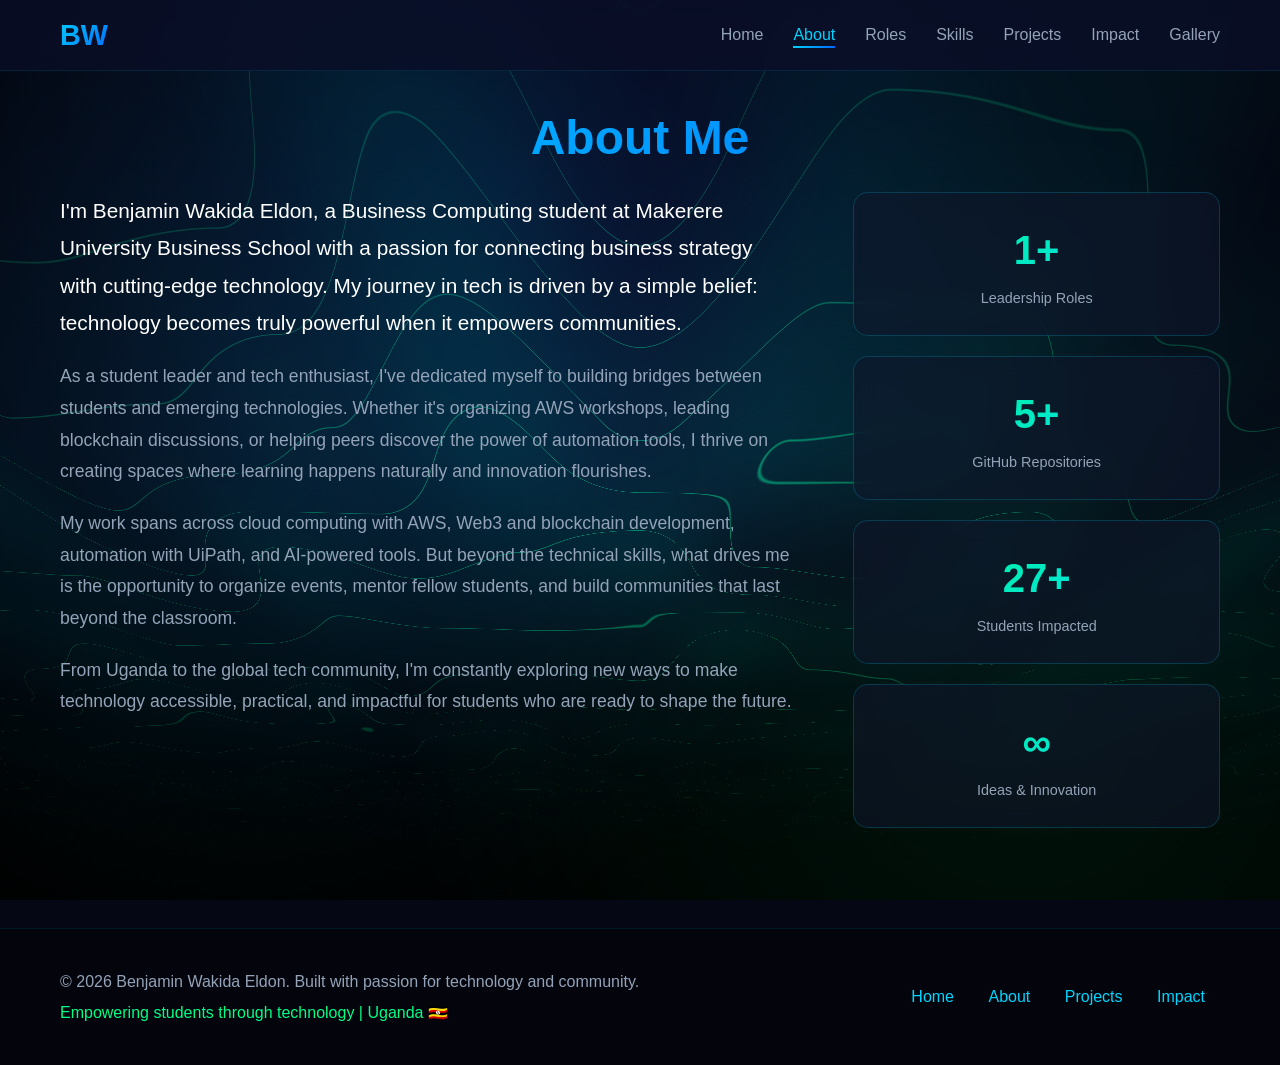
==== about.html @ 6002c3fc "Initial commit - Website project" ====
<!DOCTYPE html>
<html lang="en">
<head>
    <meta charset="UTF-8">
    <meta name="viewport" content="width=device-width, initial-scale=1.0">
    <title>About Me | Benjamin Wakida Eldon</title>
    <link rel="stylesheet" href="styles.css">
    <link rel="stylesheet" href="https://cdnjs.cloudflare.com/ajax/libs/font-awesome/6.4.0/css/all.min.css">
</head>
<body>
    <!-- Animated Background Canvas -->
    <canvas id="animated-bg-canvas" class="animated-background"></canvas>
    
    <!-- Navigation -->
    <nav class="navbar">
        <div class="nav-container">
            <a href="index.html" class="nav-logo">BW</a>
            <ul class="nav-menu">
                <li><a href="index.html" class="nav-link">Home</a></li>
                <li><a href="about.html" class="nav-link active">About</a></li>
                <li><a href="roles.html" class="nav-link">Roles</a></li>
                <li><a href="skills.html" class="nav-link">Skills</a></li>
                <li><a href="projects.html" class="nav-link">Projects</a></li>
                <li><a href="impact.html" class="nav-link">Impact</a></li>
                <li><a href="gallery.html" class="nav-link">Gallery</a></li>
            </ul>
            <div class="hamburger">
                <span></span>
                <span></span>
                <span></span>
            </div>
        </div>
    </nav>

    <!-- About Section -->
    <section id="about" class="about page-section">
        <div class="container">
            <h2 class="section-title">About Me</h2>
            <div class="about-content">
                <div class="about-text">
                    <p class="about-intro">
                        I'm Benjamin Wakida Eldon, a Business Computing student at Makerere University Business School 
                        with a passion for connecting business strategy with cutting-edge technology. My journey 
                        in tech is driven by a simple belief: technology becomes truly powerful when it empowers communities.
                    </p>
                    <p>
                        As a student leader and tech enthusiast, I've dedicated myself to building bridges between 
                        students and emerging technologies. Whether it's organizing AWS workshops, leading blockchain 
                        discussions, or helping peers discover the power of automation tools, I thrive on creating 
                        spaces where learning happens naturally and innovation flourishes.
                    </p>
                    <p>
                        My work spans across cloud computing with AWS, Web3 and blockchain development, automation 
                        with UiPath, and AI-powered tools. But beyond the technical skills, what drives me is the 
                        opportunity to organize events, mentor fellow students, and build communities that last 
                        beyond the classroom.
                    </p>
                    <p>
                        From Uganda to the global tech community, I'm constantly exploring new ways to make technology 
                        accessible, practical, and impactful for students who are ready to shape the future.
                    </p>
                </div>
                <div class="about-stats">
                    <div class="stat-card">
                        <div class="stat-number">4+</div>
                        <div class="stat-label">Leadership Roles</div>
                    </div>
                    <div class="stat-card">
                        <div class="stat-number">20+</div>
                        <div class="stat-label">GitHub Repositories</div>
                    </div>
                    <div class="stat-card">
                        <div class="stat-number">100+</div>
                        <div class="stat-label">Students Impacted</div>
                    </div>
                    <div class="stat-card">
                        <div class="stat-number">∞</div>
                        <div class="stat-label">Ideas & Innovation</div>
                    </div>
                </div>
            </div>
        </div>
    </section>

    <!-- Footer -->
    <footer class="footer">
        <div class="container">
            <div class="footer-content">
                <div class="footer-text">
                    <p>&copy; 2026 Benjamin Wakida Eldon. Built with passion for technology and community.</p>
                    <p class="footer-tagline">Empowering students through technology | Uganda 🇺🇬</p>
                </div>
                <div class="footer-links">
                    <a href="index.html">Home</a>
                    <a href="about.html">About</a>
                    <a href="projects.html">Projects</a>
                    <a href="impact.html">Impact</a>
                </div>
            </div>
        </div>
    </footer>

    <script src="script.js"></script>
    <script src="animated-background.js"></script>
</body>
</html>
---- styles.css ----
/* ===================================
   Global Styles & CSS Variables
   =================================== */
:root {
    /* Color Palette */
    --primary-blue: #00d4ff;
    --secondary-blue: #0066ff;
    --accent-green: #00ff88;
    --dark-bg: #0a0e27;
    --darker-bg: #050814;
    --card-bg: rgba(15, 23, 42, 0.6);
    --text-primary: #ffffff;
    --text-secondary: #94a3b8;
    --gradient-1: linear-gradient(135deg, #00d4ff 0%, #0066ff 100%);
    --gradient-2: linear-gradient(135deg, #00ff88 0%, #00d4ff 100%);
    --gradient-3: linear-gradient(135deg, #0066ff 0%, #00ff88 100%);
    
    /* Spacing */
    --section-padding: 100px 0;
    --container-padding: 0 20px;
    
    /* Transitions */
    --transition-smooth: all 0.3s cubic-bezier(0.4, 0, 0.2, 1);
    --transition-bounce: all 0.5s cubic-bezier(0.68, -0.55, 0.265, 1.55);
}

* {
    margin: 0;
    padding: 0;
    box-sizing: border-box;
}

html {
    scroll-behavior: smooth;
}

body {
    font-family: 'Inter', -apple-system, BlinkMacSystemFont, 'Segoe UI', Roboto, Oxygen, Ubuntu, Cantarell, sans-serif;
    background: var(--darker-bg);
    color: var(--text-primary);
    line-height: 1.6;
    overflow-x: hidden;
    position: relative;
}

/* Animated Background Canvas */
.animated-background {
    position: fixed;
    top: 0;
    left: 0;
    width: 100%;
    height: 100%;
    z-index: -2;
    display: block;
    touch-action: none;
}

/* Background Animation */
body::before {
    content: '';
    position: fixed;
    top: 0;
    left: 0;
    width: 100%;
    height: 100%;
    background: 
        radial-gradient(circle at 20% 50%, rgba(0, 212, 255, 0.08) 0%, transparent 50%),
        radial-gradient(circle at 80% 80%, rgba(0, 255, 136, 0.08) 0%, transparent 50%),
        radial-gradient(circle at 40% 20%, rgba(0, 102, 255, 0.08) 0%, transparent 50%);
    z-index: -1;
    animation: backgroundShift 20s ease infinite;
    pointer-events: none;
}

@keyframes backgroundShift {
    0%, 100% { opacity: 1; }
    50% { opacity: 0.8; }
}

.container {
    max-width: 1200px;
    margin: 0 auto;
    padding: var(--container-padding);
}

/* ===================================
   Navigation Bar
   =================================== */
.navbar {
    position: fixed;
    top: 0;
    width: 100%;
    background: rgba(10, 14, 39, 0.8);
    backdrop-filter: blur(10px);
    border-bottom: 1px solid rgba(0, 212, 255, 0.1);
    z-index: 1000;
    transition: var(--transition-smooth);
}

.navbar.scrolled {
    background: rgba(10, 14, 39, 0.95);
    box-shadow: 0 4px 30px rgba(0, 212, 255, 0.1);
}

.nav-container {
    max-width: 1200px;
    margin: 0 auto;
    padding: 0 20px;
    display: flex;
    justify-content: space-between;
    align-items: center;
    height: 70px;
}

.nav-logo {
    font-size: 1.8rem;
    font-weight: 800;
    background: var(--gradient-1);
    -webkit-background-clip: text;
    -webkit-text-fill-color: transparent;
    background-clip: text;
    text-decoration: none;
    transition: var(--transition-smooth);
}

.nav-logo:hover {
    transform: scale(1.1);
}

.nav-menu {
    display: flex;
    list-style: none;
    gap: 30px;
}

.nav-link {
    color: var(--text-secondary);
    text-decoration: none;
    font-weight: 500;
    transition: var(--transition-smooth);
    position: relative;
}

.nav-link::after {
    content: '';
    position: absolute;
    bottom: -5px;
    left: 0;
    width: 0;
    height: 2px;
    background: var(--gradient-1);
    transition: var(--transition-smooth);
}

.nav-link:hover {
    color: var(--primary-blue);
}

.nav-link:hover::after {
    width: 100%;
}

.nav-link.active {
    color: var(--primary-blue);
}

.nav-link.active::after {
    width: 100%;
}

.hamburger {
    display: none;
    flex-direction: column;
    cursor: pointer;
    gap: 5px;
}

.hamburger span {
    width: 25px;
    height: 3px;
    background: var(--primary-blue);
    transition: var(--transition-smooth);
}

/* ===================================
   Hero Section
   =================================== */
.hero {
    min-height: 100vh;
    display: flex;
    align-items: center;
    padding-top: 70px;
    position: relative;
}

.hero-container {
    width: 100%;
    max-width: 1200px;
    margin: 0 auto;
    padding: var(--container-padding);
}

.hero-content {
    display: grid;
    grid-template-columns: 1fr 1fr;
    gap: 60px;
    align-items: center;
}

.hero-greeting {
    font-size: 1.2rem;
    color: var(--accent-green);
    margin-bottom: 10px;
    animation: fadeInUp 0.6s ease;
}

.hero-name {
    font-size: 4rem;
    font-weight: 800;
    background: var(--gradient-1);
    -webkit-background-clip: text;
    -webkit-text-fill-color: transparent;
    background-clip: text;
    margin-bottom: 15px;
    animation: fadeInUp 0.8s ease;
}

.hero-tagline {
    font-size: 1.5rem;
    color: var(--text-secondary);
    margin-bottom: 20px;
    animation: fadeInUp 1s ease;
}

.hero-description {
    font-size: 1.1rem;
    color: var(--text-secondary);
    line-height: 1.8;
    margin-bottom: 30px;
    animation: fadeInUp 1.2s ease;
}

.hero-buttons {
    display: flex;
    gap: 15px;
    flex-wrap: wrap;
    animation: fadeInUp 1.4s ease;
}

.btn {
    padding: 12px 30px;
    border-radius: 8px;
    text-decoration: none;
    font-weight: 600;
    transition: var(--transition-smooth);
    display: inline-flex;
    align-items: center;
    gap: 8px;
    border: none;
    cursor: pointer;
    font-size: 1rem;
}

.btn-primary {
    background: var(--gradient-1);
    color: var(--text-primary);
    box-shadow: 0 4px 15px rgba(0, 212, 255, 0.3);
}

.btn-primary:hover {
    transform: translateY(-3px);
    box-shadow: 0 6px 25px rgba(0, 212, 255, 0.5);
}

.btn-secondary {
    background: var(--gradient-2);
    color: var(--dark-bg);
    box-shadow: 0 4px 15px rgba(0, 255, 136, 0.3);
}

.btn-secondary:hover {
    transform: translateY(-3px);
    box-shadow: 0 6px 25px rgba(0, 255, 136, 0.5);
}

.btn-outline {
    background: transparent;
    color: var(--primary-blue);
    border: 2px solid var(--primary-blue);
}

.btn-outline:hover {
    background: var(--primary-blue);
    color: var(--dark-bg);
    transform: translateY(-3px);
}

/* Hero Image */
.hero-image {
    position: relative;
    animation: fadeInRight 1s ease;
}

.image-wrapper {
    position: relative;
    width: 400px;
    height: 400px;
    margin: 0 auto;
}

.image-placeholder {
    width: 100%;
    height: 100%;
    border-radius: 50%;
    background: linear-gradient(135deg, rgba(0, 212, 255, 0.1) 0%, rgba(0, 102, 255, 0.1) 100%);
    backdrop-filter: blur(10px);
    border: 3px solid rgba(0, 212, 255, 0.4);
    display: flex;
    align-items: center;
    justify-content: center;
    font-size: 8rem;
    color: var(--primary-blue);
    position: relative;
    z-index: 2;
    animation: float 6s ease-in-out infinite;
    overflow: hidden;
    box-shadow: 0 10px 40px rgba(0, 212, 255, 0.3);
}

.profile-image {
    width: 100%;
    height: 100%;
    object-fit: cover;
    object-position: center;
}

.image-glow {
    position: absolute;
    top: 50%;
    left: 50%;
    transform: translate(-50%, -50%);
    width: 120%;
    height: 120%;
    background: radial-gradient(circle, rgba(0, 212, 255, 0.3) 0%, transparent 70%);
    border-radius: 50%;
    z-index: 1;
    animation: pulse 3s ease-in-out infinite;
}

@keyframes float {
    0%, 100% { transform: translateY(0); }
    50% { transform: translateY(-20px); }
}

@keyframes pulse {
    0%, 100% { opacity: 0.5; transform: translate(-50%, -50%) scale(1); }
    50% { opacity: 0.8; transform: translate(-50%, -50%) scale(1.1); }
}

.scroll-indicator {
    position: absolute;
    bottom: 30px;
    left: 50%;
    transform: translateX(-50%);
    display: flex;
    flex-direction: column;
    align-items: center;
    gap: 10px;
    color: var(--text-secondary);
    animation: bounce 2s infinite;
}

@keyframes bounce {
    0%, 100% { transform: translateX(-50%) translateY(0); }
    50% { transform: translateX(-50%) translateY(-10px); }
}

@keyframes fadeInUp {
    from {
        opacity: 0;
        transform: translateY(30px);
    }
    to {
        opacity: 1;
        transform: translateY(0);
    }
}

@keyframes fadeInRight {
    from {
        opacity: 0;
        transform: translateX(30px);
    }
    to {
        opacity: 1;
        transform: translateX(0);
    }
}

/* ===================================
   Section Titles
   =================================== */
.page-section {
    min-height: calc(100vh - 70px);
    padding: 120px 0 80px 0;
    display: flex;
    align-items: center;
}

.section-title {
    font-size: 3rem;
    font-weight: 800;
    text-align: center;
    margin-bottom: 15px;
    background: var(--gradient-1);
    -webkit-background-clip: text;
    -webkit-text-fill-color: transparent;
    background-clip: text;
}

.section-subtitle {
    text-align: center;
    color: var(--text-secondary);
    font-size: 1.2rem;
    margin-bottom: 60px;
}

/* ===================================
   About Section
   =================================== */
.about {
    padding: var(--section-padding);
}

.about-content {
    display: grid;
    grid-template-columns: 2fr 1fr;
    gap: 60px;
    align-items: start;
}

.about-text {
    font-size: 1.1rem;
    color: var(--text-secondary);
    line-height: 1.8;
}

.about-intro {
    font-size: 1.3rem;
    color: var(--text-primary);
    margin-bottom: 20px;
    font-weight: 500;
}

.about-text p {
    margin-bottom: 20px;
}

.about-stats {
    display: grid;
    grid-template-columns: 1fr;
    gap: 20px;
}

.stat-card {
    background: var(--card-bg);
    backdrop-filter: blur(10px);
    border: 1px solid rgba(0, 212, 255, 0.2);
    border-radius: 15px;
    padding: 25px;
    text-align: center;
    transition: var(--transition-smooth);
}

.stat-card:hover {
    transform: translateY(-5px);
    border-color: var(--primary-blue);
    box-shadow: 0 10px 30px rgba(0, 212, 255, 0.3);
}

.stat-number {
    font-size: 2.5rem;
    font-weight: 800;
    background: var(--gradient-2);
    -webkit-background-clip: text;
    -webkit-text-fill-color: transparent;
    background-clip: text;
    margin-bottom: 5px;
}

.stat-label {
    color: var(--text-secondary);
    font-size: 0.9rem;
}

/* ===================================
   Roles Section
   =================================== */
.roles {
    padding: var(--section-padding);
    background: rgba(0, 0, 0, 0.2);
}

.roles-grid {
    display: grid;
    grid-template-columns: repeat(auto-fit, minmax(350px, 1fr));
    gap: 30px;
}

.role-card {
    background: var(--card-bg);
    backdrop-filter: blur(10px);
    border: 1px solid rgba(0, 212, 255, 0.2);
    border-radius: 20px;
    padding: 35px;
    transition: var(--transition-smooth);
    position: relative;
    overflow: hidden;
}

.role-card::before {
    content: '';
    position: absolute;
    top: 0;
    left: 0;
    width: 100%;
    height: 100%;
    background: var(--gradient-1);
    opacity: 0;
    transition: var(--transition-smooth);
}

.role-card:hover::before {
    opacity: 0.05;
}

.role-card:hover {
    transform: translateY(-10px);
    border-color: var(--primary-blue);
    box-shadow: 0 15px 40px rgba(0, 212, 255, 0.3);
}

.role-icon {
    font-size: 3rem;
    color: var(--primary-blue);
    margin-bottom: 20px;
    position: relative;
    z-index: 1;
}

.role-card h3 {
    font-size: 1.5rem;
    margin-bottom: 15px;
    color: var(--text-primary);
    position: relative;
    z-index: 1;
}

.role-card p {
    color: var(--text-secondary);
    line-height: 1.7;
    margin-bottom: 15px;
    position: relative;
    z-index: 1;
}

.role-badge {
    display: inline-block;
    padding: 6px 15px;
    background: rgba(0, 212, 255, 0.1);
    border: 1px solid var(--primary-blue);
    border-radius: 20px;
    color: var(--primary-blue);
    font-size: 0.85rem;
    font-weight: 600;
    position: relative;
    z-index: 1;
}

/* ===================================
   Skills Section
   =================================== */
.skills {
    padding: var(--section-padding);
}

.skills-container {
    display: grid;
    grid-template-columns: repeat(auto-fit, minmax(300px, 1fr));
    gap: 30px;
}

.skill-category {
    background: var(--card-bg);
    backdrop-filter: blur(10px);
    border: 1px solid rgba(0, 212, 255, 0.2);
    border-radius: 20px;
    padding: 30px;
    transition: var(--transition-smooth);
}

.skill-category:hover {
    transform: translateY(-5px);
    border-color: var(--accent-green);
    box-shadow: 0 10px 30px rgba(0, 255, 136, 0.2);
}

.skill-category h3 {
    font-size: 1.3rem;
    margin-bottom: 20px;
    color: var(--text-primary);
    display: flex;
    align-items: center;
    gap: 10px;
}

.skill-category h3 i {
    color: var(--accent-green);
}

.skill-tags {
    display: flex;
    flex-wrap: wrap;
    gap: 10px;
}

.skill-tag {
    padding: 8px 16px;
    background: rgba(0, 255, 136, 0.1);
    border: 1px solid rgba(0, 255, 136, 0.3);
    border-radius: 20px;
    color: var(--accent-green);
    font-size: 0.9rem;
    transition: var(--transition-smooth);
}

.skill-tag:hover {
    background: rgba(0, 255, 136, 0.2);
    transform: scale(1.05);
}

/* ===================================
   Projects Section
   =================================== */
.projects {
    padding: var(--section-padding);
    background: rgba(0, 0, 0, 0.2);
}

.projects-grid {
    display: grid;
    grid-template-columns: repeat(auto-fit, minmax(350px, 1fr));
    gap: 30px;
    margin-bottom: 50px;
}

.project-card {
    background: var(--card-bg);
    backdrop-filter: blur(10px);
    border: 1px solid rgba(0, 212, 255, 0.2);
    border-radius: 20px;
    padding: 30px;
    transition: var(--transition-smooth);
    display: flex;
    flex-direction: column;
}

.project-card:hover {
    transform: translateY(-10px);
    border-color: var(--secondary-blue);
    box-shadow: 0 15px 40px rgba(0, 102, 255, 0.3);
}

.project-header {
    display: flex;
    justify-content: space-between;
    align-items: center;
    margin-bottom: 20px;
}

.project-icon {
    font-size: 2.5rem;
    color: var(--secondary-blue);
}

.project-links {
    display: flex;
    gap: 10px;
}

.project-link {
    width: 40px;
    height: 40px;
    border-radius: 50%;
    background: rgba(0, 212, 255, 0.1);
    border: 1px solid var(--primary-blue);
    display: flex;
    align-items: center;
    justify-content: center;
    color: var(--primary-blue);
    text-decoration: none;
    transition: var(--transition-smooth);
}

.project-link:hover {
    background: var(--primary-blue);
    color: var(--dark-bg);
    transform: scale(1.1);
}

.project-title {
    font-size: 1.5rem;
    margin-bottom: 15px;
    color: var(--text-primary);
}

.project-description {
    color: var(--text-secondary);
    line-height: 1.7;
    margin-bottom: 20px;
    flex-grow: 1;
}

.project-tech {
    display: flex;
    flex-wrap: wrap;
    gap: 8px;
}

.tech-tag {
    padding: 6px 12px;
    background: rgba(0, 102, 255, 0.1);
    border: 1px solid rgba(0, 102, 255, 0.3);
    border-radius: 15px;
    color: var(--secondary-blue);
    font-size: 0.85rem;
}

.projects-cta {
    text-align: center;
}

/* ===================================
   Impact Section
   =================================== */
.impact {
    padding: var(--section-padding);
}

.impact-grid {
    display: grid;
    grid-template-columns: repeat(auto-fit, minmax(300px, 1fr));
    gap: 30px;
}

.impact-card {
    background: var(--card-bg);
    backdrop-filter: blur(10px);
    border: 1px solid rgba(0, 255, 136, 0.2);
    border-radius: 20px;
    padding: 35px;
    text-align: center;
    transition: var(--transition-smooth);
}

.impact-card:hover {
    transform: translateY(-10px);
    border-color: var(--accent-green);
    box-shadow: 0 15px 40px rgba(0, 255, 136, 0.3);
}

.impact-icon {
    font-size: 3rem;
    color: var(--accent-green);
    margin-bottom: 20px;
}

.impact-card h3 {
    font-size: 1.4rem;
    margin-bottom: 15px;
    color: var(--text-primary);
}

.impact-card p {
    color: var(--text-secondary);
    line-height: 1.7;
}

/* ===================================
   Social Links Section
   =================================== */
.social {
    padding: var(--section-padding);
    background: rgba(0, 0, 0, 0.2);
}

.social-links {
    display: flex;
    justify-content: center;
    flex-wrap: wrap;
    gap: 20px;
}

.social-link {
    display: flex;
    flex-direction: column;
    align-items: center;
    gap: 10px;
    padding: 25px 35px;
    background: var(--card-bg);
    backdrop-filter: blur(10px);
    border: 1px solid rgba(0, 212, 255, 0.2);
    border-radius: 15px;
    text-decoration: none;
    color: var(--text-primary);
    transition: var(--transition-smooth);
}

.social-link:hover {
    transform: translateY(-10px);
    border-color: var(--primary-blue);
    box-shadow: 0 10px 30px rgba(0, 212, 255, 0.3);
}

.social-link i {
    font-size: 2.5rem;
    color: var(--primary-blue);
}

.social-link .social-icon-img {
    width: 2.5rem;
    height: 2.5rem;
    object-fit: contain;
    filter: brightness(0) saturate(100%) invert(56%) sepia(89%) saturate(2574%) hue-rotate(169deg) brightness(103%) contrast(101%);
}

.social-link span {
    font-weight: 600;
}

/* ===================================
   Interactive Image Accordion Section
   =================================== */
.gallery-preview {
    padding: var(--section-padding);
    background: rgba(0, 0, 0, 0.2);
    position: relative;
}

.container-full {
    max-width: 1400px;
    margin: 0 auto;
    padding: var(--container-padding);
}

.accordion-wrapper {
    display: flex;
    align-items: center;
    justify-content: space-between;
    gap: 60px;
}

.accordion-text {
    flex: 1;
    max-width: 500px;
}

.accordion-title {
    font-size: 3.5rem;
    font-weight: 800;
    background: var(--gradient-1);
    -webkit-background-clip: text;
    -webkit-text-fill-color: transparent;
    background-clip: text;
    line-height: 1.2;
    margin-bottom: 25px;
}

.accordion-description {
    font-size: 1.2rem;
    color: var(--text-secondary);
    line-height: 1.8;
    margin-bottom: 30px;
}

.accordion-container {
    flex: 1;
    display: flex;
    gap: 15px;
    height: 450px;
    align-items: center;
    justify-content: center;
}

.accordion-item {
    position: relative;
    height: 100%;
    border-radius: 20px;
    overflow: hidden;
    cursor: pointer;
    transition: all 0.7s cubic-bezier(0.4, 0, 0.2, 1);
    width: 60px;
    border: 2px solid rgba(0, 212, 255, 0.3);
}

.accordion-item.active {
    width: 400px;
    border-color: var(--primary-blue);
    box-shadow: 0 20px 60px rgba(0, 212, 255, 0.4);
}

.accordion-item img {
    position: absolute;
    inset: 0;
    width: 100%;
    height: 100%;
    object-fit: cover;
    transition: transform 0.7s ease;
}

.accordion-item.active img {
    transform: scale(1.05);
}

.accordion-overlay {
    position: absolute;
    inset: 0;
    background: rgba(0, 0, 0, 0.4);
    transition: background 0.3s ease;
}

.accordion-item.active .accordion-overlay {
    background: rgba(0, 0, 0, 0.2);
}

.accordion-label {
    position: absolute;
    color: var(--text-primary);
    font-size: 1.1rem;
    font-weight: 600;
    white-space: nowrap;
    transition: all 0.3s ease;
    z-index: 10;
}

.accordion-item .accordion-label {
    bottom: 100px;
    left: 50%;
    transform: translateX(-50%) rotate(90deg);
    transform-origin: center;
}

.accordion-item.active .accordion-label {
    bottom: 25px;
    left: 50%;
    transform: translateX(-50%) rotate(0deg);
    font-size: 1.3rem;
    text-shadow: 0 2px 10px rgba(0, 0, 0, 0.5);
}

/* ===================================
   Photo Gallery Section (Gallery Page)
   =================================== */
.gallery {
    padding: var(--section-padding);
    background: rgba(0, 0, 0, 0.2);
    position: relative;
}

.gallery-subtitle {
    text-align: center;
    color: var(--accent-green);
    font-size: 1rem;
    text-transform: uppercase;
    letter-spacing: 3px;
    margin-bottom: 10px;
}

.highlight-text {
    background: var(--gradient-2);
    -webkit-background-clip: text;
    -webkit-text-fill-color: transparent;
    background-clip: text;
}

.gallery-grid {
    display: grid;
    grid-template-columns: repeat(auto-fill, minmax(280px, 1fr));
    gap: 25px;
    margin: 60px 0;
}

.gallery-item {
    position: relative;
    aspect-ratio: 4/5;
    border-radius: 15px;
    overflow: hidden;
    background: var(--card-bg);
    backdrop-filter: blur(10px);
    border: 2px solid rgba(0, 212, 255, 0.3);
    cursor: pointer;
    transition: var(--transition-smooth);
    opacity: 0;
    animation: photoFadeIn 0.6s ease forwards;
}

@keyframes photoFadeIn {
    from {
        opacity: 0;
        transform: translateY(30px) scale(0.95);
    }
    to {
        opacity: 1;
        transform: translateY(0) scale(1);
    }
}

.gallery-item:hover {
    transform: translateY(-10px) scale(1.02);
    border-color: var(--primary-blue);
    box-shadow: 0 20px 60px rgba(0, 212, 255, 0.4);
}

.gallery-item img {
    width: 100%;
    height: 100%;
    object-fit: cover;
    transition: var(--transition-smooth);
}

.gallery-item:hover img {
    transform: scale(1.1);
}

.gallery-item-overlay {
    position: absolute;
    bottom: 0;
    left: 0;
    right: 0;
    background: linear-gradient(to top, rgba(0, 0, 0, 0.8) 0%, transparent 100%);
    padding: 20px;
    transform: translateY(100%);
    transition: var(--transition-smooth);
}

.gallery-item:hover .gallery-item-overlay {
    transform: translateY(0);
}

.gallery-item-title {
    color: var(--text-primary);
    font-size: 0.9rem;
    font-weight: 600;
    margin: 0;
}

.gallery-cta {
    text-align: center;
    margin-top: 40px;
}

#loadMorePhotos {
    display: none;
}

#loadMorePhotos.visible {
    display: inline-flex;
}

/* ===================================
   Contact Section
   =================================== */
.contact {
    padding: var(--section-padding);
}

.contact-content {
    display: grid;
    grid-template-columns: 1fr 1fr;
    gap: 60px;
}

.contact-info {
    display: flex;
    flex-direction: column;
    gap: 30px;
}

.contact-item {
    display: flex;
    gap: 20px;
    align-items: start;
}

.contact-item i {
    font-size: 2rem;
    color: var(--primary-blue);
    margin-top: 5px;
}

.contact-item h3 {
    font-size: 1.2rem;
    margin-bottom: 5px;
    color: var(--text-primary);
}

.contact-item p {
    color: var(--text-secondary);
}

.contact-form-container {
    background: var(--card-bg);
    backdrop-filter: blur(10px);
    border: 1px solid rgba(0, 212, 255, 0.2);
    border-radius: 20px;
    padding: 40px;
}

.contact-alternative {
    margin-top: 30px;
    padding-top: 30px;
    border-top: 1px solid rgba(0, 212, 255, 0.1);
}

.contact-alternative .btn {
    padding: 12px 24px;
    font-size: 0.95rem;
}

.contact-alternative .btn-secondary {
    background: #25D366;
    color: white;
    border: none;
}

.contact-alternative .btn-secondary:hover {
    background: #20BA5A;
    transform: translateY(-3px);
    box-shadow: 0 6px 25px rgba(37, 211, 102, 0.4);
}

.contact-item a {
    transition: var(--transition-smooth);
}

.contact-item a:hover {
    opacity: 0.8;
    text-decoration: underline !important;
}

.contact-form {
    display: flex;
    flex-direction: column;
    gap: 20px;
}

.form-group input,
.form-group textarea {
    width: 100%;
    padding: 15px;
    background: rgba(0, 0, 0, 0.3);
    border: 1px solid rgba(0, 212, 255, 0.3);
    border-radius: 10px;
    color: var(--text-primary);
    font-size: 1rem;
    font-family: inherit;
    transition: var(--transition-smooth);
}

.form-group input:focus,
.form-group textarea:focus {
    outline: none;
    border-color: var(--primary-blue);
    box-shadow: 0 0 20px rgba(0, 212, 255, 0.2);
}

.form-group textarea {
    resize: vertical;
}

/* ===================================
   Footer
   =================================== */
.footer {
    background: rgba(0, 0, 0, 0.4);
    padding: 40px 0;
    border-top: 1px solid rgba(0, 212, 255, 0.1);
}

.footer-content {
    display: flex;
    justify-content: space-between;
    align-items: center;
    flex-wrap: wrap;
    gap: 20px;
}

.footer-text {
    color: var(--text-secondary);
}

.footer-tagline {
    margin-top: 5px;
    color: var(--accent-green);
}

.footer-links a {
    color: var(--primary-blue);
    text-decoration: none;
    transition: var(--transition-smooth);
    margin: 0 15px;
}

.footer-links a:hover {
    color: var(--accent-green);
}

/* ===================================
   Premium Footer (Home Page)
   =================================== */
.premium-footer {
    background: linear-gradient(180deg, rgba(0, 0, 0, 0.4) 0%, rgba(5, 8, 20, 0.95) 100%);
    padding: 80px 0 40px 0;
    border-top: 2px solid rgba(0, 212, 255, 0.2);
    position: relative;
    overflow: hidden;
}

.premium-footer::before {
    content: '';
    position: absolute;
    top: 0;
    left: 0;
    width: 100%;
    height: 100%;
    background: 
        radial-gradient(circle at 20% 50%, rgba(0, 212, 255, 0.08) 0%, transparent 50%),
        radial-gradient(circle at 80% 50%, rgba(0, 255, 136, 0.08) 0%, transparent 50%);
    z-index: 0;
    animation: footerGlow 8s ease-in-out infinite;
}

@keyframes footerGlow {
    0%, 100% { opacity: 1; }
    50% { opacity: 0.6; }
}

.premium-footer .container {
    position: relative;
    z-index: 1;
}

/* Scroll to Top Button */
.scroll-top-container {
    text-align: center;
    margin-bottom: 40px;
}

.scroll-top-btn {
    width: 50px;
    height: 50px;
    border-radius: 50%;
    background: var(--gradient-1);
    border: none;
    color: var(--text-primary);
    font-size: 1.2rem;
    cursor: pointer;
    transition: var(--transition-smooth);
    box-shadow: 0 4px 15px rgba(0, 212, 255, 0.4);
    opacity: 0;
    transform: translateY(20px);
    animation: scrollBtnAppear 0.6s ease forwards;
}

@keyframes scrollBtnAppear {
    to {
        opacity: 1;
        transform: translateY(0);
    }
}

.scroll-top-btn:hover {
    transform: translateY(-5px);
    box-shadow: 0 8px 25px rgba(0, 212, 255, 0.6);
}

.scroll-top-btn:active {
    transform: translateY(-2px);
}

.footer-brand {
    text-align: center;
    margin-bottom: 40px;
}

.footer-name {
    font-size: 3.5rem;
    font-weight: 800;
    background: var(--gradient-1);
    -webkit-background-clip: text;
    -webkit-text-fill-color: transparent;
    background-clip: text;
    margin-bottom: 15px;
    letter-spacing: 2px;
    animation: footerNameGlow 3s ease-in-out infinite;
    text-shadow: 0 0 30px rgba(0, 212, 255, 0.3);
}

@keyframes footerNameGlow {
    0%, 100% { 
        filter: brightness(1);
        transform: scale(1);
    }
    50% { 
        filter: brightness(1.2);
        transform: scale(1.02);
    }
}

.footer-brand .footer-tagline {
    font-size: 1.8rem;
    font-weight: 700;
    background: var(--gradient-2);
    -webkit-background-clip: text;
    -webkit-text-fill-color: transparent;
    background-clip: text;
    letter-spacing: 8px;
    text-transform: uppercase;
    margin-top: 10px;
    position: relative;
    display: inline-block;
    padding: 10px 30px;
}

.footer-brand .footer-tagline::before,
.footer-brand .footer-tagline::after {
    content: '';
    position: absolute;
    height: 2px;
    width: 60px;
    background: var(--gradient-2);
    top: 50%;
    transform: translateY(-50%);
}

.footer-brand .footer-tagline::before {
    left: -80px;
}

.footer-brand .footer-tagline::after {
    right: -80px;
}

/* Footer Social Links */
.footer-social-links {
    display: flex;
    justify-content: center;
    gap: 20px;
    margin-bottom: 40px;
}

.footer-social-link {
    width: 50px;
    height: 50px;
    border-radius: 50%;
    background: rgba(0, 212, 255, 0.1);
    border: 2px solid rgba(0, 212, 255, 0.3);
    display: flex;
    align-items: center;
    justify-content: center;
    color: var(--primary-blue);
    font-size: 1.3rem;
    text-decoration: none;
    transition: var(--transition-smooth);
}

.footer-social-link .footer-social-icon-img {
    width: 1.3rem;
    height: 1.3rem;
    object-fit: contain;
    filter: brightness(0) saturate(100%) invert(56%) sepia(89%) saturate(2574%) hue-rotate(169deg) brightness(103%) contrast(101%);
    transition: var(--transition-smooth);
}

.footer-social-link:hover {
    background: var(--primary-blue);
    color: var(--dark-bg);
    border-color: var(--primary-blue);
    transform: translateY(-5px) rotate(5deg);
    box-shadow: 0 10px 25px rgba(0, 212, 255, 0.5);
}

.footer-social-link:hover .footer-social-icon-img {
    filter: brightness(0) saturate(100%) invert(7%) sepia(14%) saturate(1617%) hue-rotate(183deg) brightness(95%) contrast(95%);
}

.footer-copyright {
    text-align: center;
    padding-top: 30px;
    border-top: 1px solid rgba(0, 212, 255, 0.1);
}

.footer-copyright p {
    color: var(--text-secondary);
    font-size: 0.95rem;
    letter-spacing: 1px;
}

/* Hover effect for footer brand */
.footer-brand:hover .footer-name {
    animation: footerNamePulse 0.6s ease;
}

@keyframes footerNamePulse {
    0%, 100% { transform: scale(1); }
    50% { transform: scale(1.05); }
}

/* ===================================
   Responsive Design
   =================================== */
@media (max-width: 968px) {
    .hero-content {
        grid-template-columns: 1fr;
        text-align: center;
    }
    
    .hero-name {
        font-size: 3rem;
    }
    
    .hero-buttons {
        justify-content: center;
    }
    
    .image-wrapper {
        width: 300px;
        height: 300px;
    }
    
    .about-content {
        grid-template-columns: 1fr;
    }
    
    .contact-content {
        grid-template-columns: 1fr;
    }
    
    /* Accordion Responsive */
    .accordion-wrapper {
        flex-direction: column;
        gap: 40px;
    }
    
    .accordion-text {
        text-align: center;
        max-width: 100%;
    }
    
    .accordion-title {
        font-size: 2.5rem;
    }
    
    .accordion-container {
        width: 100%;
        height: 400px;
    }
    
    .accordion-item.active {
        width: 350px;
    }
    
    /* Gallery Responsive */
    .gallery-grid {
        grid-template-columns: repeat(auto-fill, minmax(240px, 1fr));
        gap: 20px;
    }
    
    .nav-menu {
        position: fixed;
        left: -100%;
        top: 70px;
        flex-direction: column;
        background: rgba(10, 14, 39, 0.98);
        width: 100%;
        text-align: center;
        transition: var(--transition-smooth);
        padding: 30px 0;
        border-top: 1px solid rgba(0, 212, 255, 0.2);
    }
    
    .nav-menu.active {
        left: 0;
    }
    
    .hamburger {
        display: flex;
    }
    
    .hamburger.active span:nth-child(1) {
        transform: rotate(45deg) translate(8px, 8px);
    }
    
    .hamburger.active span:nth-child(2) {
        opacity: 0;
    }
    
    .hamburger.active span:nth-child(3) {
        transform: rotate(-45deg) translate(8px, -8px);
    }
}

@media (max-width: 768px) {
    .section-title {
        font-size: 2.5rem;
    }
    
    .hero-name {
        font-size: 2.5rem;
    }
    
    .hero-tagline {
        font-size: 1.2rem;
    }
    
    .roles-grid,
    .projects-grid,
    .impact-grid {
        grid-template-columns: 1fr;
    }
    
    .skills-container {
        grid-template-columns: 1fr;
    }
    
    .image-wrapper {
        width: 250px;
        height: 250px;
    }
    
    .image-placeholder {
        font-size: 5rem;
    }
    
    /* Accordion Mobile */
    .accordion-title {
        font-size: 2rem;
    }
    
    .accordion-description {
        font-size: 1rem;
    }
    
    .accordion-container {
        height: 350px;
        gap: 10px;
    }
    
    .accordion-item {
        width: 50px;
    }
    
    .accordion-item.active {
        width: 280px;
    }
    
    .accordion-label {
        font-size: 0.9rem;
    }
    
    .accordion-item.active .accordion-label {
        font-size: 1.1rem;
    }
    
    /* Gallery Mobile */
    .gallery-grid {
        grid-template-columns: repeat(auto-fill, minmax(200px, 1fr));
        gap: 15px;
    }
    
    /* Premium Footer Responsive */
    .footer-name {
        font-size: 2.5rem;
    }
    
    .footer-brand .footer-tagline {
        font-size: 1.3rem;
        letter-spacing: 4px;
    }
    
    .footer-brand .footer-tagline::before,
    .footer-brand .footer-tagline::after {
        width: 40px;
    }
    
    .footer-brand .footer-tagline::before {
        left: -50px;
    }
    
    .footer-brand .footer-tagline::after {
        right: -50px;
    }
    
    .footer-social-links {
        gap: 15px;
    }
    
    .footer-social-link {
        width: 45px;
        height: 45px;
        font-size: 1.1rem;
    }
}

@media (max-width: 480px) {
    .hero-name {
        font-size: 2rem;
    }
    
    .section-title {
        font-size: 2rem;
    }
    
    .btn {
        width: 100%;
        justify-content: center;
    }
    
    .hero-buttons {
        flex-direction: column;
        width: 100%;
    }
    
    /* Accordion Small Mobile */
    .accordion-title {
        font-size: 1.8rem;
    }
    
    .accordion-container {
        height: 300px;
        flex-wrap: nowrap;
        overflow-x: auto;
    }
    
    .accordion-item {
        width: 45px;
        flex-shrink: 0;
    }
    
    .accordion-item.active {
        width: 220px;
    }
    
    /* Gallery Small Mobile */
    .gallery-grid {
        grid-template-columns: repeat(auto-fill, minmax(150px, 1fr));
        gap: 10px;
    }
    
    /* Premium Footer Mobile */
    .footer-name {
        font-size: 1.8rem;
    }
    
    .footer-brand .footer-tagline {
        font-size: 1rem;
        letter-spacing: 3px;
        padding: 8px 20px;
    }
    
    .footer-brand .footer-tagline::before,
    .footer-brand .footer-tagline::after {
        display: none;
    }
    
    .footer-copyright p {
        font-size: 0.85rem;
    }
    
    .footer-social-links {
        gap: 12px;
    }
    
    .footer-social-link {
        width: 40px;
        height: 40px;
        font-size: 1rem;
    }
    
    .scroll-top-btn {
        width: 45px;
        height: 45px;
        font-size: 1rem;
    }
}
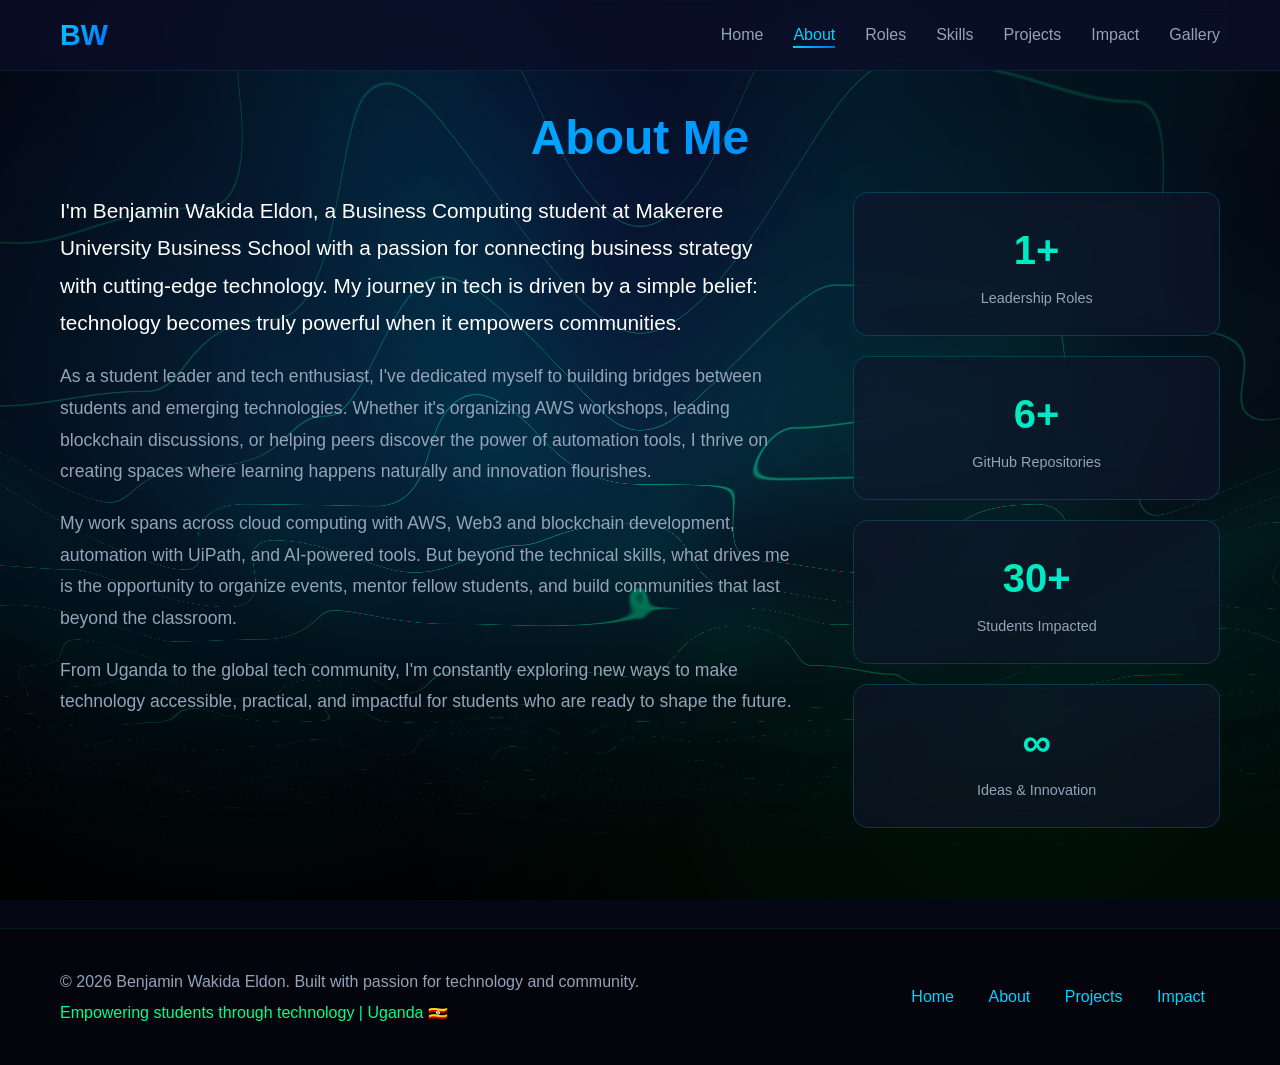
==== commit 3d5f96bb: "Complete performance optimization for fast loading Major improvements: ✅ Added Service Worker for ca" ====
--- a/about.html
+++ b/about.html
@@ -3,9 +3,18 @@
 <head>
     <meta charset="UTF-8">
     <meta name="viewport" content="width=device-width, initial-scale=1.0">
+    <meta http-equiv="X-UA-Compatible" content="IE=edge">
+    <meta name="theme-color" content="#0a0e27">
+    
+    <!-- Performance Optimization -->
+    <link rel="preconnect" href="https://cdnjs.cloudflare.com">
+    <link rel="dns-prefetch" href="https://cdnjs.cloudflare.com">
+    <link rel="preload" href="styles.css" as="style">
+    <link rel="preload" href="script.js" as="script">
+    
     <title>About Me | Benjamin Wakida Eldon</title>
     <link rel="stylesheet" href="styles.css">
-    <link rel="stylesheet" href="https://cdnjs.cloudflare.com/ajax/libs/font-awesome/6.4.0/css/all.min.css">
+    <link rel="stylesheet" href="https://cdnjs.cloudflare.com/ajax/libs/font-awesome/6.4.0/css/all.min.css" integrity="sha512-SfVOwf7lSH34l7KNfuCI49S4FcHo+RaLmFH1THijJpRJ57dJ5+8DZeIch0NU5+WNIYaAn4Jh/NdO80shFPUu+w==" crossorigin="anonymous">
 </head>
 <body>
     <!-- Animated Background Canvas -->
@@ -100,7 +109,7 @@
         </div>
     </footer>
 
-    <script src="script.js"></script>
-    <script src="animated-background.js"></script>
+    <script defer src="script.js"></script>
+    <script defer src="animated-background.js"></script>
 </body>
 </html>
--- a/styles.css
+++ b/styles.css
@@ -22,16 +22,21 @@
     /* Transitions */
     --transition-smooth: all 0.3s cubic-bezier(0.4, 0, 0.2, 1);
     --transition-bounce: all 0.5s cubic-bezier(0.68, -0.55, 0.265, 1.55);
+    
+    /* Mobile Touch Targets */
+    --touch-target-min: 48px;
 }
 
 * {
     margin: 0;
     padding: 0;
     box-sizing: border-box;
+    -webkit-tap-highlight-color: transparent;
 }
 
 html {
     scroll-behavior: smooth;
+    font-size: 16px;
 }
 
 body {
@@ -84,6 +89,24 @@
 }
 
 /* ===================================
+   Responsive Images
+   =================================== */
+img {
+    max-width: 100%;
+    height: auto;
+    display: block;
+}
+
+img[src] {
+    background-size: cover;
+    background-position: center;
+}
+
+picture {
+    display: block;
+}
+
+/* ===================================
    Navigation Bar
    =================================== */
 .navbar {
@@ -173,13 +196,25 @@
     flex-direction: column;
     cursor: pointer;
     gap: 5px;
+    padding: 8px;
+    min-height: var(--touch-target-min);
+    min-width: var(--touch-target-min);
+    justify-content: center;
+    align-items: center;
+    border-radius: 4px;
+    transition: var(--transition-smooth);
+}
+
+.hamburger:active {
+    background: rgba(0, 212, 255, 0.1);
 }
 
 .hamburger span {
-    width: 25px;
+    width: 24px;
     height: 3px;
     background: var(--primary-blue);
     transition: var(--transition-smooth);
+    border-radius: 2px;
 }
 
 /* ===================================
@@ -259,6 +294,13 @@
     border: none;
     cursor: pointer;
     font-size: 1rem;
+    min-height: var(--touch-target-min);
+    min-width: var(--touch-target-min);
+    -webkit-user-select: none;
+    user-select: none;
+    will-change: transform, box-shadow;
+    backface-visibility: hidden;
+    transform: translateZ(0);
 }
 
 .btn-primary {
@@ -299,6 +341,9 @@
 .hero-image {
     position: relative;
     animation: fadeInRight 1s ease;
+    will-change: opacity, transform;
+    backface-visibility: hidden;
+    transform: translateZ(0);
 }
 
 .image-wrapper {
@@ -516,6 +561,9 @@
     transition: var(--transition-smooth);
     position: relative;
     overflow: hidden;
+    will-change: transform, box-shadow;
+    backface-visibility: hidden;
+    transform: translateZ(0);
 }
 
 .role-card::before {
@@ -1417,9 +1465,33 @@
 }
 
 /* ===================================
-   Responsive Design
+   Responsive Design & Mobile Optimization
    =================================== */
-@media (max-width: 968px) {
+
+/* Extra Large Screens (1440px+) */
+@media (min-width: 1440px) {
+    .container {
+        max-width: 1400px;
+    }
+    
+    .section {
+        padding: 120px 0;
+    }
+}
+
+/* Large Screens (1024px - 1439px) */
+@media (max-width: 1024px) {
+    :root {
+        --section-padding: 80px 0;
+    }
+    
+    .container {
+        max-width: 960px;
+    }
+}
+
+/* Tablets and Small Laptops (769px - 1023px) */
+@media (max-width: 1023px) {
     .hero-content {
         grid-template-columns: 1fr;
         text-align: center;
@@ -1693,3 +1765,108 @@
         font-size: 1rem;
     }
 }
+
+/* Ultra-Small Mobile Phones (under 380px) */
+@media (max-width: 380px) {
+    :root {
+        --container-padding: 0 15px;
+    }
+    
+    .hero-name {
+        font-size: 1.5rem;
+    }
+    
+    .section-title {
+        font-size: 1.5rem;
+    }
+    
+    .hero-tagline {
+        font-size: 1rem;
+    }
+    
+    .hero-description {
+        font-size: 0.95rem;
+    }
+    
+    .btn {
+        padding: 10px 20px;
+        font-size: 0.9rem;
+    }
+    
+    .hero-buttons {
+        gap: 10px;
+    }
+    
+    .nav-container {
+        height: 60px;
+    }
+    
+    .nav-logo {
+        font-size: 1.5rem;
+    }
+    
+    .nav-menu {
+        gap: 20px;
+    }
+    
+    .card {
+        padding: 15px;
+    }
+    
+    .accordion-title {
+        font-size: 1.5rem;
+    }
+    
+    .gallery-grid {
+        grid-template-columns: 1fr;
+        gap: 8px;
+    }
+}
+
+/* Mobile-specific touch optimizations */
+@media (hover: none) and (pointer: coarse) {
+    /* Touch devices - remove hover effects and increase tap targets */
+    
+    .btn {
+        padding: 14px 28px;
+    }
+    
+    .btn:active {
+        transform: scale(0.98);
+        opacity: 0.9;
+    }
+    
+    .card:hover {
+        transform: none;
+    }
+    
+    .card:active {
+        transform: scale(0.99);
+        opacity: 0.95;
+    }
+    
+    .nav-link {
+        padding: 8px 12px;
+    }
+    
+    .nav-link::after {
+        display: none;
+    }
+    
+    input, textarea, select {
+        font-size: 16px;
+        min-height: var(--touch-target-min);
+    }
+}
+
+/* Print styles */
+@media print {
+    .navbar, .footer, .btn, .hamburger {
+        display: none !important;
+    }
+    
+    body {
+        background: white;
+        color: black;
+    }
+}
--- a/styles.css
+++ b/styles.css
@@ -22,16 +22,21 @@
     /* Transitions */
     --transition-smooth: all 0.3s cubic-bezier(0.4, 0, 0.2, 1);
     --transition-bounce: all 0.5s cubic-bezier(0.68, -0.55, 0.265, 1.55);
+    
+    /* Mobile Touch Targets */
+    --touch-target-min: 48px;
 }
 
 * {
     margin: 0;
     padding: 0;
     box-sizing: border-box;
+    -webkit-tap-highlight-color: transparent;
 }
 
 html {
     scroll-behavior: smooth;
+    font-size: 16px;
 }
 
 body {
@@ -84,6 +89,24 @@
 }
 
 /* ===================================
+   Responsive Images
+   =================================== */
+img {
+    max-width: 100%;
+    height: auto;
+    display: block;
+}
+
+img[src] {
+    background-size: cover;
+    background-position: center;
+}
+
+picture {
+    display: block;
+}
+
+/* ===================================
    Navigation Bar
    =================================== */
 .navbar {
@@ -173,13 +196,25 @@
     flex-direction: column;
     cursor: pointer;
     gap: 5px;
+    padding: 8px;
+    min-height: var(--touch-target-min);
+    min-width: var(--touch-target-min);
+    justify-content: center;
+    align-items: center;
+    border-radius: 4px;
+    transition: var(--transition-smooth);
+}
+
+.hamburger:active {
+    background: rgba(0, 212, 255, 0.1);
 }
 
 .hamburger span {
-    width: 25px;
+    width: 24px;
     height: 3px;
     background: var(--primary-blue);
     transition: var(--transition-smooth);
+    border-radius: 2px;
 }
 
 /* ===================================
@@ -259,6 +294,13 @@
     border: none;
     cursor: pointer;
     font-size: 1rem;
+    min-height: var(--touch-target-min);
+    min-width: var(--touch-target-min);
+    -webkit-user-select: none;
+    user-select: none;
+    will-change: transform, box-shadow;
+    backface-visibility: hidden;
+    transform: translateZ(0);
 }
 
 .btn-primary {
@@ -299,6 +341,9 @@
 .hero-image {
     position: relative;
     animation: fadeInRight 1s ease;
+    will-change: opacity, transform;
+    backface-visibility: hidden;
+    transform: translateZ(0);
 }
 
 .image-wrapper {
@@ -516,6 +561,9 @@
     transition: var(--transition-smooth);
     position: relative;
     overflow: hidden;
+    will-change: transform, box-shadow;
+    backface-visibility: hidden;
+    transform: translateZ(0);
 }
 
 .role-card::before {
@@ -1417,9 +1465,33 @@
 }
 
 /* ===================================
-   Responsive Design
+   Responsive Design & Mobile Optimization
    =================================== */
-@media (max-width: 968px) {
+
+/* Extra Large Screens (1440px+) */
+@media (min-width: 1440px) {
+    .container {
+        max-width: 1400px;
+    }
+    
+    .section {
+        padding: 120px 0;
+    }
+}
+
+/* Large Screens (1024px - 1439px) */
+@media (max-width: 1024px) {
+    :root {
+        --section-padding: 80px 0;
+    }
+    
+    .container {
+        max-width: 960px;
+    }
+}
+
+/* Tablets and Small Laptops (769px - 1023px) */
+@media (max-width: 1023px) {
     .hero-content {
         grid-template-columns: 1fr;
         text-align: center;
@@ -1693,3 +1765,108 @@
         font-size: 1rem;
     }
 }
+
+/* Ultra-Small Mobile Phones (under 380px) */
+@media (max-width: 380px) {
+    :root {
+        --container-padding: 0 15px;
+    }
+    
+    .hero-name {
+        font-size: 1.5rem;
+    }
+    
+    .section-title {
+        font-size: 1.5rem;
+    }
+    
+    .hero-tagline {
+        font-size: 1rem;
+    }
+    
+    .hero-description {
+        font-size: 0.95rem;
+    }
+    
+    .btn {
+        padding: 10px 20px;
+        font-size: 0.9rem;
+    }
+    
+    .hero-buttons {
+        gap: 10px;
+    }
+    
+    .nav-container {
+        height: 60px;
+    }
+    
+    .nav-logo {
+        font-size: 1.5rem;
+    }
+    
+    .nav-menu {
+        gap: 20px;
+    }
+    
+    .card {
+        padding: 15px;
+    }
+    
+    .accordion-title {
+        font-size: 1.5rem;
+    }
+    
+    .gallery-grid {
+        grid-template-columns: 1fr;
+        gap: 8px;
+    }
+}
+
+/* Mobile-specific touch optimizations */
+@media (hover: none) and (pointer: coarse) {
+    /* Touch devices - remove hover effects and increase tap targets */
+    
+    .btn {
+        padding: 14px 28px;
+    }
+    
+    .btn:active {
+        transform: scale(0.98);
+        opacity: 0.9;
+    }
+    
+    .card:hover {
+        transform: none;
+    }
+    
+    .card:active {
+        transform: scale(0.99);
+        opacity: 0.95;
+    }
+    
+    .nav-link {
+        padding: 8px 12px;
+    }
+    
+    .nav-link::after {
+        display: none;
+    }
+    
+    input, textarea, select {
+        font-size: 16px;
+        min-height: var(--touch-target-min);
+    }
+}
+
+/* Print styles */
+@media print {
+    .navbar, .footer, .btn, .hamburger {
+        display: none !important;
+    }
+    
+    body {
+        background: white;
+        color: black;
+    }
+}
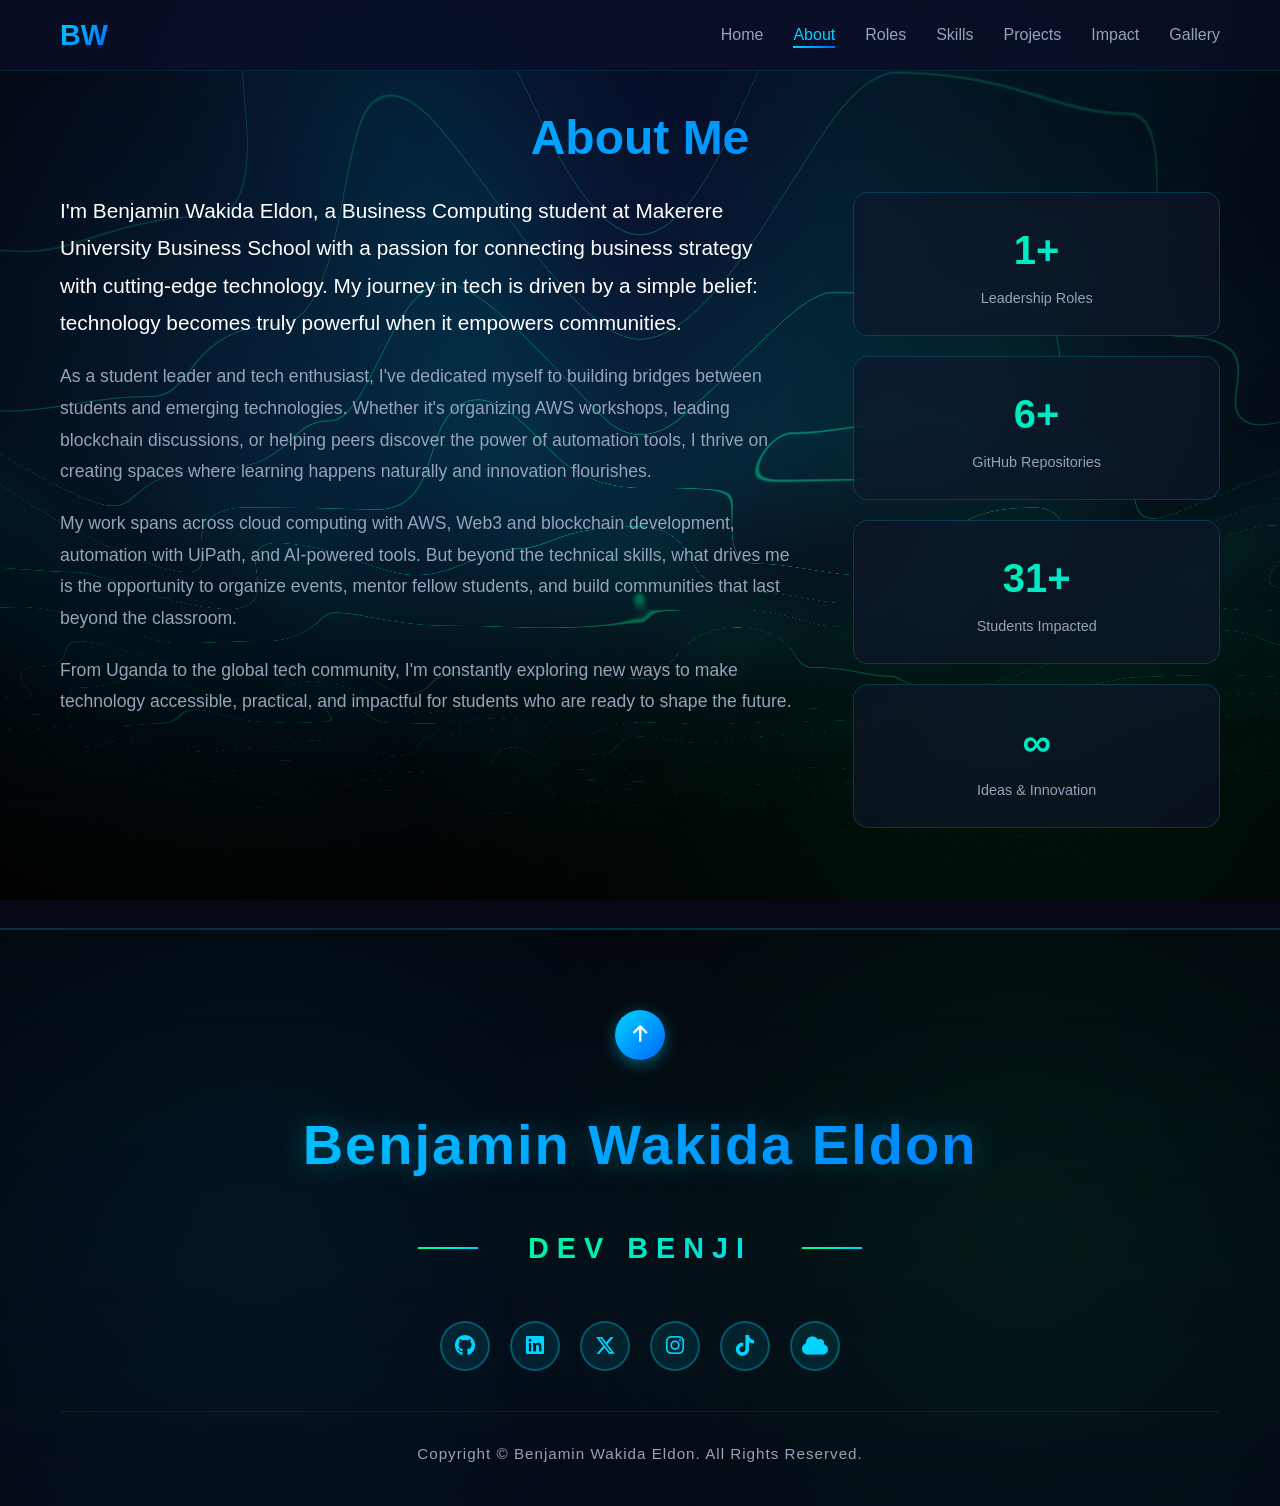
==== commit a246b52a: "Fix: Add premium footer with social media links to all pages, update X (Twitter) logo to Font Awesom" ====
--- a/about.html
+++ b/about.html
@@ -91,20 +91,45 @@
         </div>
     </section>
 
-    <!-- Footer -->
-    <footer class="footer">
+    <!-- Premium Footer -->
+    <footer class="premium-footer">
         <div class="container">
-            <div class="footer-content">
-                <div class="footer-text">
-                    <p>&copy; 2026 Benjamin Wakida Eldon. Built with passion for technology and community.</p>
-                    <p class="footer-tagline">Empowering students through technology | Uganda 🇺🇬</p>
-                </div>
-                <div class="footer-links">
-                    <a href="index.html">Home</a>
-                    <a href="about.html">About</a>
-                    <a href="projects.html">Projects</a>
-                    <a href="impact.html">Impact</a>
-                </div>
+            <!-- Scroll to Top Button -->
+            <div class="scroll-top-container">
+                <button id="scrollToTop" class="scroll-top-btn" aria-label="Scroll to top">
+                    <i class="fas fa-arrow-up"></i>
+                </button>
+            </div>
+            
+            <div class="footer-brand">
+                <h2 class="footer-name">Benjamin Wakida Eldon</h2>
+                <p class="footer-tagline">DEV BENJI</p>
+            </div>
+            
+            <!-- Social Links in Footer -->
+            <div class="footer-social-links">
+                <a href="https://github.com/kida256-glitch" target="_blank" class="footer-social-link" aria-label="GitHub">
+                    <i class="fab fa-github"></i>
+                </a>
+                <a href="https://www.linkedin.com/in/benjamin-eldon-wakida/" target="_blank" class="footer-social-link" aria-label="LinkedIn">
+                    <i class="fab fa-linkedin"></i>
+                </a>
+                <a href="https://x.com/kidaeldon" target="_blank" class="footer-social-link" aria-label="X (Twitter)">
+                    <i class="fab fa-x-twitter"></i>
+                </a>
+                <a href="https://www.instagram.com/kidaeldon_ug/" target="_blank" class="footer-social-link" aria-label="Instagram">
+                    <i class="fab fa-instagram"></i>
+                </a>
+                <a href="https://www.tiktok.com/@benjamin.wakida" target="_blank" class="footer-social-link" aria-label="TikTok">
+                    <i class="fab fa-tiktok"></i>
+                </a>
+                <a href="https://bsky.app" target="_blank" class="footer-social-link" aria-label="Bluesky">
+                    <i class="fas fa-cloud"></i>
+                </a>
+            </div>
+            
+            <div class="footer-copyright">
+                <p>Copyright © Benjamin Wakida Eldon. All Rights Reserved.</p>
             </div>
         </div>
     </footer>
--- a/styles.css
+++ b/styles.css
@@ -60,6 +60,36 @@
     touch-action: none;
 }
 
+/* Mobile Performance Optimization */
+@media (max-width: 768px) {
+    /* Disable expensive backdrop filters */
+    [class*="card"],
+    .navbar,
+    .section,
+    .container,
+    .social-link,
+    .footer {
+        backdrop-filter: none !important;
+    }
+    
+    /* Reduce shadows */
+    .btn-primary,
+    .btn-secondary {
+        box-shadow: 0 2px 4px rgba(0, 212, 255, 0.15) !important;
+    }
+    
+    .btn-primary:hover,
+    .btn-secondary:hover {
+        box-shadow: 0 2px 4px rgba(0, 212, 255, 0.15) !important;
+        transform: none !important;
+    }
+    
+    /* Simplify navbar */
+    .navbar {
+        background: rgba(10, 14, 39, 0.98);
+    }
+}
+
 /* Background Animation */
 body::before {
     content: '';
@@ -82,6 +112,36 @@
     50% { opacity: 0.8; }
 }
 
+/* Mobile Performance Optimization */
+@media (max-width: 768px) {
+    /* Disable expensive background animation on mobile */
+    body::before {
+        animation: none !important;
+    }
+    
+    /* Simplify box-shadow on mobile */
+    .btn-primary {
+        box-shadow: 0 2px 8px rgba(0, 212, 255, 0.2) !important;
+    }
+    
+    .btn-primary:hover {
+        box-shadow: 0 2px 8px rgba(0, 212, 255, 0.2) !important;
+    }
+    
+    /* Reduce blur effects on mobile */
+    .navbar {
+        backdrop-filter: none;
+        background: rgba(10, 14, 39, 0.95);
+    }
+}
+
+@media (prefers-reduced-motion: reduce) {
+    * {
+        animation: none !important;
+        transition: none !important;
+    }
+}
+
 .container {
     max-width: 1200px;
     margin: 0 auto;
@@ -1870,3 +1930,452 @@
         color: black;
     }
 }
+
+/* ===================================
+   Image Modal/Lightbox
+   =================================== */
+.image-modal {
+    display: none;
+    position: fixed;
+    top: 0;
+    left: 0;
+    width: 100%;
+    height: 100%;
+    background: rgba(0, 0, 0, 0.95);
+    z-index: 9999;
+    backdrop-filter: blur(5px);
+    -webkit-backdrop-filter: blur(5px);
+    animation: fadeIn 0.3s ease-in-out;
+    overflow: hidden;
+}
+
+.image-modal.active {
+    display: flex;
+    align-items: center;
+    justify-content: center;
+}
+
+.image-modal-content {
+    position: relative;
+    width: 90vw;
+    height: 90vh;
+    max-width: 90vw;
+    max-height: 90vh;
+    display: flex;
+    align-items: center;
+    justify-content: center;
+    animation: zoomIn 0.3s ease-in-out;
+    flex-shrink: 0;
+}
+
+.image-modal-img {
+    max-width: 100%;
+    max-height: 100%;
+    width: auto;
+    height: auto;
+    object-fit: contain;
+    object-position: center;
+    border-radius: 8px;
+    box-shadow: 0 0 50px rgba(0, 212, 255, 0.5);
+    flex-shrink: 0;
+}
+
+.image-modal-close {
+    position: absolute;
+    top: 20px;
+    right: 20px;
+    width: 50px;
+    height: 50px;
+    background: rgba(0, 212, 255, 0.2);
+    border: 2px solid var(--primary-blue);
+    color: var(--primary-blue);
+    font-size: 28px;
+    cursor: pointer;
+    border-radius: 50%;
+    display: flex;
+    align-items: center;
+    justify-content: center;
+    transition: all 0.3s ease;
+    z-index: 10001;
+}
+
+.image-modal-close:hover {
+    background: rgba(0, 212, 255, 0.4);
+    transform: rotate(90deg);
+    box-shadow: 0 0 20px rgba(0, 212, 255, 0.6);
+}
+
+.image-modal-nav {
+    position: absolute;
+    top: 50%;
+    transform: translateY(-50%);
+    font-size: 30px;
+    color: var(--primary-blue);
+    cursor: pointer;
+    padding: 15px 20px;
+    user-select: none;
+    background: rgba(0, 212, 255, 0.1);
+    border-radius: 5px;
+    transition: all 0.3s ease;
+    z-index: 10000;
+    border: none;
+    min-width: 50px;
+    min-height: 50px;
+    display: flex;
+    align-items: center;
+    justify-content: center;
+}
+
+.image-modal-nav:hover {
+    background: rgba(0, 212, 255, 0.3);
+    transform: translateY(-50%) scale(1.2);
+}
+
+.image-modal-prev {
+    left: 20px;
+}
+
+.image-modal-next {
+    right: 20px;
+}
+
+.image-modal-counter {
+    position: absolute;
+    bottom: 20px;
+    left: 50%;
+    transform: translateX(-50%);
+    color: var(--primary-blue);
+    font-size: 14px;
+    padding: 8px 15px;
+    background: rgba(0, 212, 255, 0.1);
+    border: 1px solid var(--primary-blue);
+    border-radius: 20px;
+}
+
+.image-swiper-container {
+    position: relative;
+    width: 300px;
+    height: 400px;
+    perspective: 1000px;
+    touch-action: none;
+    user-select: none;
+    display: flex;
+    align-items: center;
+    justify-content: center;
+}
+
+.swiper-card {
+    position: absolute;
+    width: 280px;
+    height: 380px;
+    border-radius: 12px;
+    overflow: hidden;
+    cursor: grab;
+    box-shadow: 0 10px 30px rgba(0, 212, 255, 0.2);
+    transition: transform 0.3s cubic-bezier(0.34, 1.56, 0.64, 1), opacity 0.3s ease, filter 0.3s ease;
+    will-change: transform;
+    display: flex;
+    align-items: center;
+    justify-content: center;
+}
+
+.swiper-card:active {
+    cursor: grabbing;
+}
+
+.swiper-card img {
+    width: 100%;
+    height: 100%;
+    object-fit: cover;
+    pointer-events: none;
+}
+
+.swiper-card-label {
+    position: absolute;
+    bottom: 0;
+    left: 0;
+    right: 0;
+    background: linear-gradient(to top, rgba(10, 14, 39, 0.95), transparent);
+    color: white;
+    padding: 20px 15px 15px;
+    font-size: 14px;
+    font-weight: 600;
+    pointer-events: none;
+}
+
+/* Mobile swiper optimizations */
+@media (max-width: 768px) {
+    .image-swiper-container {
+        width: 240px;
+        height: 320px;
+    }
+    
+    .swiper-card {
+        width: 220px;
+        height: 300px;
+    }
+}
+
+/* Mobile Modal Optimizations */
+@media (max-width: 768px) {
+    .image-modal-close {
+        width: 40px;
+        height: 40px;
+        font-size: 24px;
+        top: 10px;
+        right: 10px;
+    }
+    
+    .image-modal-nav {
+        font-size: 24px;
+        padding: 10px 15px;
+    }
+    
+    .image-modal-prev {
+        left: 10px;
+    }
+    
+    .image-modal-next {
+        right: 10px;
+    }
+    
+    .image-modal-counter {
+        font-size: 12px;
+        bottom: 10px;
+        padding: 6px 12px;
+    }
+}
+
+@keyframes fadeIn {
+    from {
+        opacity: 0;
+    }
+    to {
+        opacity: 1;
+    }
+}
+
+@keyframes zoomIn {
+    from {
+        transform: scale(0.9);
+        opacity: 0;
+    }
+    to {
+        transform: scale(1);
+        opacity: 1;
+    }
+}
+
+
+/* ===================================
+   Image Modal/Lightbox
+   =================================== */
+.image-modal {
+    display: none;
+    position: fixed;
+    z-index: 9999;
+    left: 0;
+    top: 0;
+    width: 100%;
+    height: 100%;
+    background-color: rgba(0, 0, 0, 0.95);
+    backdrop-filter: blur(10px);
+    animation: modalFadeIn 0.3s ease;
+}
+
+.image-modal.active {
+    display: flex;
+    align-items: center;
+    justify-content: center;
+}
+
+@keyframes modalFadeIn {
+    from {
+        opacity: 0;
+    }
+    to {
+        opacity: 1;
+    }
+}
+
+.modal-content {
+    max-width: 90%;
+    max-height: 85vh;
+    object-fit: contain;
+    border-radius: 10px;
+    box-shadow: 0 20px 60px rgba(0, 212, 255, 0.3);
+    animation: modalImageZoom 0.4s ease;
+    user-select: none;
+}
+
+@keyframes modalImageZoom {
+    from {
+        transform: scale(0.8);
+        opacity: 0;
+    }
+    to {
+        transform: scale(1);
+        opacity: 1;
+    }
+}
+
+.modal-close {
+    position: absolute;
+    top: 20px;
+    right: 35px;
+    color: var(--text-primary);
+    font-size: 50px;
+    font-weight: 300;
+    cursor: pointer;
+    transition: var(--transition-smooth);
+    z-index: 10000;
+    width: 60px;
+    height: 60px;
+    display: flex;
+    align-items: center;
+    justify-content: center;
+    background: rgba(0, 0, 0, 0.5);
+    border-radius: 50%;
+    border: 2px solid rgba(0, 212, 255, 0.3);
+}
+
+.modal-close:hover {
+    color: var(--primary-blue);
+    background: rgba(0, 212, 255, 0.1);
+    border-color: var(--primary-blue);
+    transform: rotate(90deg);
+}
+
+.modal-nav {
+    position: absolute;
+    top: 50%;
+    transform: translateY(-50%);
+    background: rgba(0, 0, 0, 0.7);
+    border: 2px solid rgba(0, 212, 255, 0.3);
+    color: var(--text-primary);
+    font-size: 30px;
+    padding: 20px;
+    cursor: pointer;
+    border-radius: 50%;
+    width: 60px;
+    height: 60px;
+    display: flex;
+    align-items: center;
+    justify-content: center;
+    transition: var(--transition-smooth);
+    z-index: 10000;
+}
+
+.modal-nav:hover {
+    background: rgba(0, 212, 255, 0.2);
+    border-color: var(--primary-blue);
+    color: var(--primary-blue);
+    transform: translateY(-50%) scale(1.1);
+}
+
+.modal-nav:active {
+    transform: translateY(-50%) scale(0.95);
+}
+
+.modal-prev {
+    left: 30px;
+}
+
+.modal-next {
+    right: 30px;
+}
+
+.modal-caption {
+    position: absolute;
+    bottom: 80px;
+    left: 50%;
+    transform: translateX(-50%);
+    color: var(--text-primary);
+    font-size: 1.2rem;
+    font-weight: 600;
+    text-align: center;
+    background: rgba(0, 0, 0, 0.7);
+    padding: 15px 30px;
+    border-radius: 30px;
+    border: 1px solid rgba(0, 212, 255, 0.3);
+    backdrop-filter: blur(10px);
+    max-width: 80%;
+}
+
+.modal-counter {
+    position: absolute;
+    bottom: 20px;
+    left: 50%;
+    transform: translateX(-50%);
+    color: var(--text-secondary);
+    font-size: 1rem;
+    background: rgba(0, 0, 0, 0.7);
+    padding: 10px 20px;
+    border-radius: 20px;
+    border: 1px solid rgba(0, 212, 255, 0.2);
+    backdrop-filter: blur(10px);
+}
+
+/* Mobile Responsive Modal */
+@media (max-width: 768px) {
+    .modal-content {
+        max-width: 95%;
+        max-height: 80vh;
+    }
+    
+    .modal-close {
+        top: 10px;
+        right: 10px;
+        font-size: 40px;
+        width: 50px;
+        height: 50px;
+    }
+    
+    .modal-nav {
+        width: 50px;
+        height: 50px;
+        font-size: 24px;
+        padding: 15px;
+    }
+    
+    .modal-prev {
+        left: 10px;
+    }
+    
+    .modal-next {
+        right: 10px;
+    }
+    
+    .modal-caption {
+        bottom: 60px;
+        font-size: 1rem;
+        padding: 10px 20px;
+        max-width: 90%;
+    }
+    
+    .modal-counter {
+        bottom: 15px;
+        font-size: 0.9rem;
+        padding: 8px 16px;
+    }
+}
+
+/* Touch gestures hint */
+@media (max-width: 768px) {
+    .image-modal::after {
+        content: 'Swipe left or right to navigate';
+        position: absolute;
+        bottom: 100px;
+        left: 50%;
+        transform: translateX(-50%);
+        color: var(--text-secondary);
+        font-size: 0.85rem;
+        opacity: 0.7;
+        animation: fadeOut 3s ease forwards;
+    }
+    
+    @keyframes fadeOut {
+        0%, 70% { opacity: 0.7; }
+        100% { opacity: 0; }
+    }
+}
--- a/styles.css
+++ b/styles.css
@@ -60,6 +60,36 @@
     touch-action: none;
 }
 
+/* Mobile Performance Optimization */
+@media (max-width: 768px) {
+    /* Disable expensive backdrop filters */
+    [class*="card"],
+    .navbar,
+    .section,
+    .container,
+    .social-link,
+    .footer {
+        backdrop-filter: none !important;
+    }
+    
+    /* Reduce shadows */
+    .btn-primary,
+    .btn-secondary {
+        box-shadow: 0 2px 4px rgba(0, 212, 255, 0.15) !important;
+    }
+    
+    .btn-primary:hover,
+    .btn-secondary:hover {
+        box-shadow: 0 2px 4px rgba(0, 212, 255, 0.15) !important;
+        transform: none !important;
+    }
+    
+    /* Simplify navbar */
+    .navbar {
+        background: rgba(10, 14, 39, 0.98);
+    }
+}
+
 /* Background Animation */
 body::before {
     content: '';
@@ -82,6 +112,36 @@
     50% { opacity: 0.8; }
 }
 
+/* Mobile Performance Optimization */
+@media (max-width: 768px) {
+    /* Disable expensive background animation on mobile */
+    body::before {
+        animation: none !important;
+    }
+    
+    /* Simplify box-shadow on mobile */
+    .btn-primary {
+        box-shadow: 0 2px 8px rgba(0, 212, 255, 0.2) !important;
+    }
+    
+    .btn-primary:hover {
+        box-shadow: 0 2px 8px rgba(0, 212, 255, 0.2) !important;
+    }
+    
+    /* Reduce blur effects on mobile */
+    .navbar {
+        backdrop-filter: none;
+        background: rgba(10, 14, 39, 0.95);
+    }
+}
+
+@media (prefers-reduced-motion: reduce) {
+    * {
+        animation: none !important;
+        transition: none !important;
+    }
+}
+
 .container {
     max-width: 1200px;
     margin: 0 auto;
@@ -1870,3 +1930,452 @@
         color: black;
     }
 }
+
+/* ===================================
+   Image Modal/Lightbox
+   =================================== */
+.image-modal {
+    display: none;
+    position: fixed;
+    top: 0;
+    left: 0;
+    width: 100%;
+    height: 100%;
+    background: rgba(0, 0, 0, 0.95);
+    z-index: 9999;
+    backdrop-filter: blur(5px);
+    -webkit-backdrop-filter: blur(5px);
+    animation: fadeIn 0.3s ease-in-out;
+    overflow: hidden;
+}
+
+.image-modal.active {
+    display: flex;
+    align-items: center;
+    justify-content: center;
+}
+
+.image-modal-content {
+    position: relative;
+    width: 90vw;
+    height: 90vh;
+    max-width: 90vw;
+    max-height: 90vh;
+    display: flex;
+    align-items: center;
+    justify-content: center;
+    animation: zoomIn 0.3s ease-in-out;
+    flex-shrink: 0;
+}
+
+.image-modal-img {
+    max-width: 100%;
+    max-height: 100%;
+    width: auto;
+    height: auto;
+    object-fit: contain;
+    object-position: center;
+    border-radius: 8px;
+    box-shadow: 0 0 50px rgba(0, 212, 255, 0.5);
+    flex-shrink: 0;
+}
+
+.image-modal-close {
+    position: absolute;
+    top: 20px;
+    right: 20px;
+    width: 50px;
+    height: 50px;
+    background: rgba(0, 212, 255, 0.2);
+    border: 2px solid var(--primary-blue);
+    color: var(--primary-blue);
+    font-size: 28px;
+    cursor: pointer;
+    border-radius: 50%;
+    display: flex;
+    align-items: center;
+    justify-content: center;
+    transition: all 0.3s ease;
+    z-index: 10001;
+}
+
+.image-modal-close:hover {
+    background: rgba(0, 212, 255, 0.4);
+    transform: rotate(90deg);
+    box-shadow: 0 0 20px rgba(0, 212, 255, 0.6);
+}
+
+.image-modal-nav {
+    position: absolute;
+    top: 50%;
+    transform: translateY(-50%);
+    font-size: 30px;
+    color: var(--primary-blue);
+    cursor: pointer;
+    padding: 15px 20px;
+    user-select: none;
+    background: rgba(0, 212, 255, 0.1);
+    border-radius: 5px;
+    transition: all 0.3s ease;
+    z-index: 10000;
+    border: none;
+    min-width: 50px;
+    min-height: 50px;
+    display: flex;
+    align-items: center;
+    justify-content: center;
+}
+
+.image-modal-nav:hover {
+    background: rgba(0, 212, 255, 0.3);
+    transform: translateY(-50%) scale(1.2);
+}
+
+.image-modal-prev {
+    left: 20px;
+}
+
+.image-modal-next {
+    right: 20px;
+}
+
+.image-modal-counter {
+    position: absolute;
+    bottom: 20px;
+    left: 50%;
+    transform: translateX(-50%);
+    color: var(--primary-blue);
+    font-size: 14px;
+    padding: 8px 15px;
+    background: rgba(0, 212, 255, 0.1);
+    border: 1px solid var(--primary-blue);
+    border-radius: 20px;
+}
+
+.image-swiper-container {
+    position: relative;
+    width: 300px;
+    height: 400px;
+    perspective: 1000px;
+    touch-action: none;
+    user-select: none;
+    display: flex;
+    align-items: center;
+    justify-content: center;
+}
+
+.swiper-card {
+    position: absolute;
+    width: 280px;
+    height: 380px;
+    border-radius: 12px;
+    overflow: hidden;
+    cursor: grab;
+    box-shadow: 0 10px 30px rgba(0, 212, 255, 0.2);
+    transition: transform 0.3s cubic-bezier(0.34, 1.56, 0.64, 1), opacity 0.3s ease, filter 0.3s ease;
+    will-change: transform;
+    display: flex;
+    align-items: center;
+    justify-content: center;
+}
+
+.swiper-card:active {
+    cursor: grabbing;
+}
+
+.swiper-card img {
+    width: 100%;
+    height: 100%;
+    object-fit: cover;
+    pointer-events: none;
+}
+
+.swiper-card-label {
+    position: absolute;
+    bottom: 0;
+    left: 0;
+    right: 0;
+    background: linear-gradient(to top, rgba(10, 14, 39, 0.95), transparent);
+    color: white;
+    padding: 20px 15px 15px;
+    font-size: 14px;
+    font-weight: 600;
+    pointer-events: none;
+}
+
+/* Mobile swiper optimizations */
+@media (max-width: 768px) {
+    .image-swiper-container {
+        width: 240px;
+        height: 320px;
+    }
+    
+    .swiper-card {
+        width: 220px;
+        height: 300px;
+    }
+}
+
+/* Mobile Modal Optimizations */
+@media (max-width: 768px) {
+    .image-modal-close {
+        width: 40px;
+        height: 40px;
+        font-size: 24px;
+        top: 10px;
+        right: 10px;
+    }
+    
+    .image-modal-nav {
+        font-size: 24px;
+        padding: 10px 15px;
+    }
+    
+    .image-modal-prev {
+        left: 10px;
+    }
+    
+    .image-modal-next {
+        right: 10px;
+    }
+    
+    .image-modal-counter {
+        font-size: 12px;
+        bottom: 10px;
+        padding: 6px 12px;
+    }
+}
+
+@keyframes fadeIn {
+    from {
+        opacity: 0;
+    }
+    to {
+        opacity: 1;
+    }
+}
+
+@keyframes zoomIn {
+    from {
+        transform: scale(0.9);
+        opacity: 0;
+    }
+    to {
+        transform: scale(1);
+        opacity: 1;
+    }
+}
+
+
+/* ===================================
+   Image Modal/Lightbox
+   =================================== */
+.image-modal {
+    display: none;
+    position: fixed;
+    z-index: 9999;
+    left: 0;
+    top: 0;
+    width: 100%;
+    height: 100%;
+    background-color: rgba(0, 0, 0, 0.95);
+    backdrop-filter: blur(10px);
+    animation: modalFadeIn 0.3s ease;
+}
+
+.image-modal.active {
+    display: flex;
+    align-items: center;
+    justify-content: center;
+}
+
+@keyframes modalFadeIn {
+    from {
+        opacity: 0;
+    }
+    to {
+        opacity: 1;
+    }
+}
+
+.modal-content {
+    max-width: 90%;
+    max-height: 85vh;
+    object-fit: contain;
+    border-radius: 10px;
+    box-shadow: 0 20px 60px rgba(0, 212, 255, 0.3);
+    animation: modalImageZoom 0.4s ease;
+    user-select: none;
+}
+
+@keyframes modalImageZoom {
+    from {
+        transform: scale(0.8);
+        opacity: 0;
+    }
+    to {
+        transform: scale(1);
+        opacity: 1;
+    }
+}
+
+.modal-close {
+    position: absolute;
+    top: 20px;
+    right: 35px;
+    color: var(--text-primary);
+    font-size: 50px;
+    font-weight: 300;
+    cursor: pointer;
+    transition: var(--transition-smooth);
+    z-index: 10000;
+    width: 60px;
+    height: 60px;
+    display: flex;
+    align-items: center;
+    justify-content: center;
+    background: rgba(0, 0, 0, 0.5);
+    border-radius: 50%;
+    border: 2px solid rgba(0, 212, 255, 0.3);
+}
+
+.modal-close:hover {
+    color: var(--primary-blue);
+    background: rgba(0, 212, 255, 0.1);
+    border-color: var(--primary-blue);
+    transform: rotate(90deg);
+}
+
+.modal-nav {
+    position: absolute;
+    top: 50%;
+    transform: translateY(-50%);
+    background: rgba(0, 0, 0, 0.7);
+    border: 2px solid rgba(0, 212, 255, 0.3);
+    color: var(--text-primary);
+    font-size: 30px;
+    padding: 20px;
+    cursor: pointer;
+    border-radius: 50%;
+    width: 60px;
+    height: 60px;
+    display: flex;
+    align-items: center;
+    justify-content: center;
+    transition: var(--transition-smooth);
+    z-index: 10000;
+}
+
+.modal-nav:hover {
+    background: rgba(0, 212, 255, 0.2);
+    border-color: var(--primary-blue);
+    color: var(--primary-blue);
+    transform: translateY(-50%) scale(1.1);
+}
+
+.modal-nav:active {
+    transform: translateY(-50%) scale(0.95);
+}
+
+.modal-prev {
+    left: 30px;
+}
+
+.modal-next {
+    right: 30px;
+}
+
+.modal-caption {
+    position: absolute;
+    bottom: 80px;
+    left: 50%;
+    transform: translateX(-50%);
+    color: var(--text-primary);
+    font-size: 1.2rem;
+    font-weight: 600;
+    text-align: center;
+    background: rgba(0, 0, 0, 0.7);
+    padding: 15px 30px;
+    border-radius: 30px;
+    border: 1px solid rgba(0, 212, 255, 0.3);
+    backdrop-filter: blur(10px);
+    max-width: 80%;
+}
+
+.modal-counter {
+    position: absolute;
+    bottom: 20px;
+    left: 50%;
+    transform: translateX(-50%);
+    color: var(--text-secondary);
+    font-size: 1rem;
+    background: rgba(0, 0, 0, 0.7);
+    padding: 10px 20px;
+    border-radius: 20px;
+    border: 1px solid rgba(0, 212, 255, 0.2);
+    backdrop-filter: blur(10px);
+}
+
+/* Mobile Responsive Modal */
+@media (max-width: 768px) {
+    .modal-content {
+        max-width: 95%;
+        max-height: 80vh;
+    }
+    
+    .modal-close {
+        top: 10px;
+        right: 10px;
+        font-size: 40px;
+        width: 50px;
+        height: 50px;
+    }
+    
+    .modal-nav {
+        width: 50px;
+        height: 50px;
+        font-size: 24px;
+        padding: 15px;
+    }
+    
+    .modal-prev {
+        left: 10px;
+    }
+    
+    .modal-next {
+        right: 10px;
+    }
+    
+    .modal-caption {
+        bottom: 60px;
+        font-size: 1rem;
+        padding: 10px 20px;
+        max-width: 90%;
+    }
+    
+    .modal-counter {
+        bottom: 15px;
+        font-size: 0.9rem;
+        padding: 8px 16px;
+    }
+}
+
+/* Touch gestures hint */
+@media (max-width: 768px) {
+    .image-modal::after {
+        content: 'Swipe left or right to navigate';
+        position: absolute;
+        bottom: 100px;
+        left: 50%;
+        transform: translateX(-50%);
+        color: var(--text-secondary);
+        font-size: 0.85rem;
+        opacity: 0.7;
+        animation: fadeOut 3s ease forwards;
+    }
+    
+    @keyframes fadeOut {
+        0%, 70% { opacity: 0.7; }
+        100% { opacity: 0; }
+    }
+}
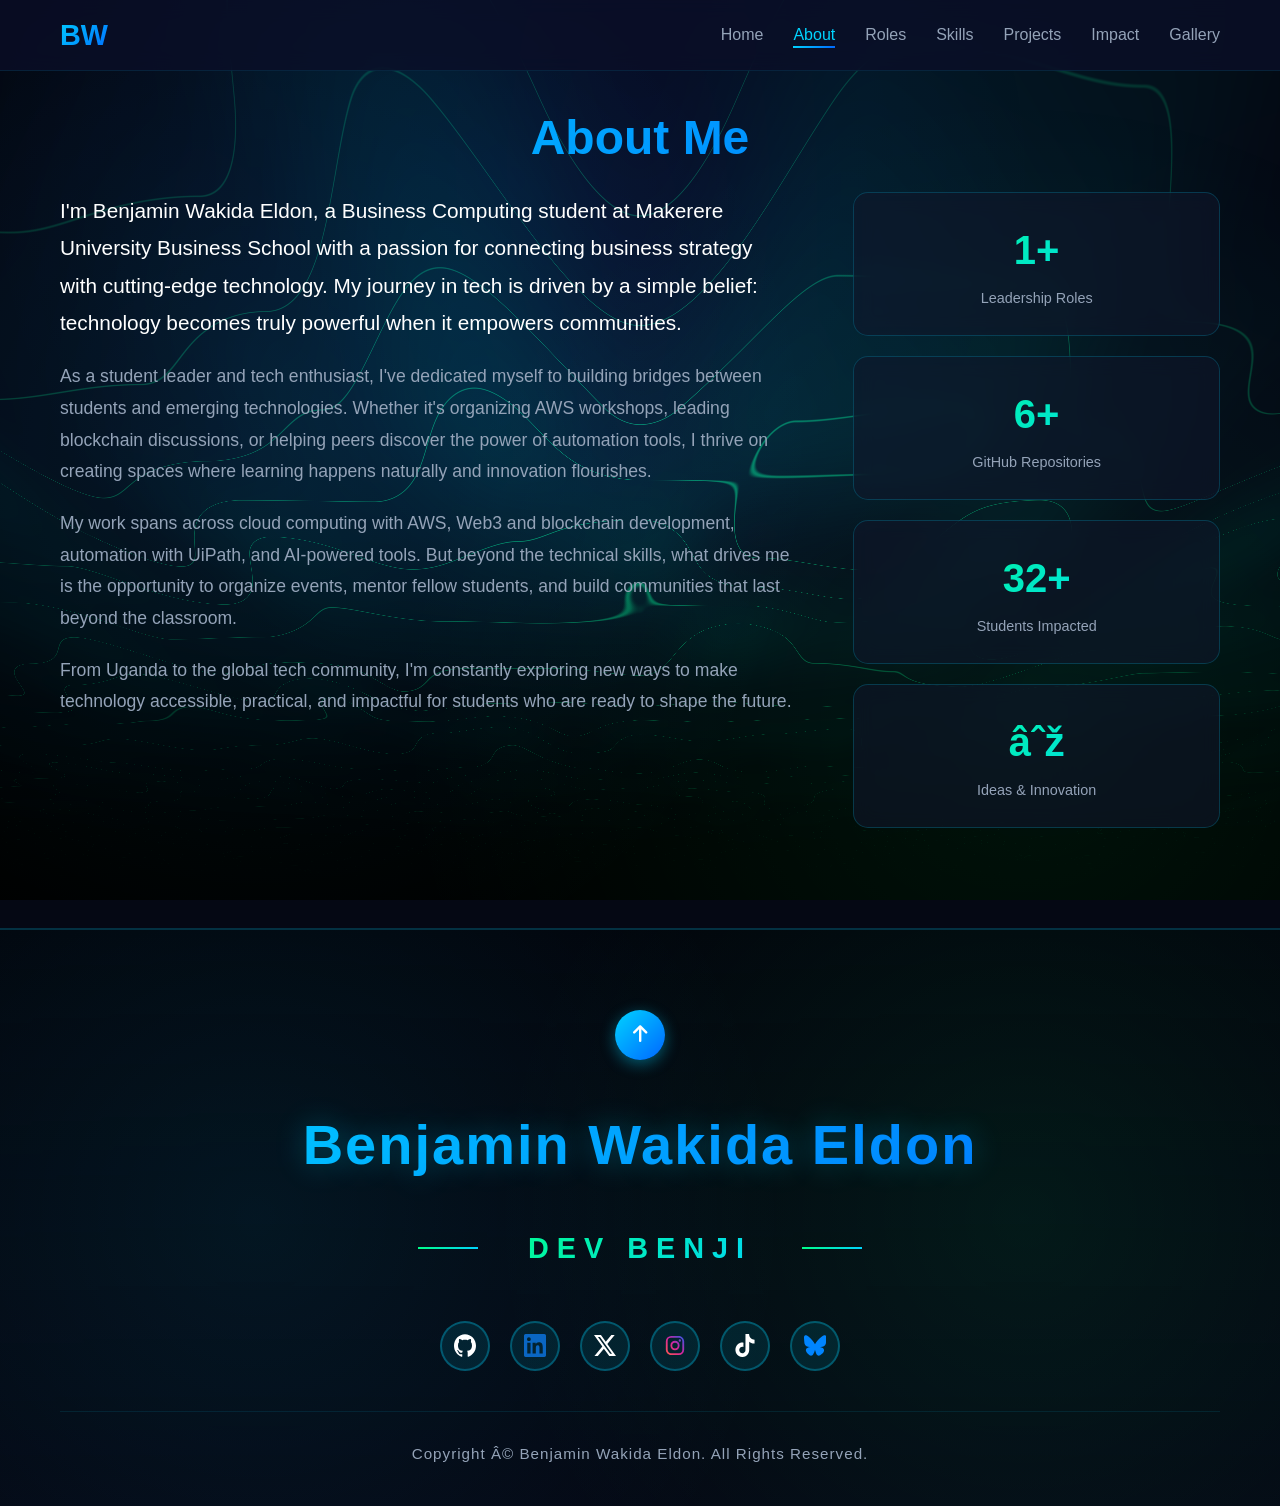
==== commit 5b99be34: "Improve responsiveness, performance, gallery sync, and brand logos across the portfolio site. Mobile" ====
--- a/about.html
+++ b/about.html
@@ -1,8 +1,8 @@
-<!DOCTYPE html>
+﻿<!DOCTYPE html>
 <html lang="en">
 <head>
     <meta charset="UTF-8">
-    <meta name="viewport" content="width=device-width, initial-scale=1.0">
+    <meta name="viewport" content="width=device-width, initial-scale=1.0, viewport-fit=cover">
     <meta http-equiv="X-UA-Compatible" content="IE=edge">
     <meta name="theme-color" content="#0a0e27">
     
@@ -14,7 +14,8 @@
     
     <title>About Me | Benjamin Wakida Eldon</title>
     <link rel="stylesheet" href="styles.css">
-    <link rel="stylesheet" href="https://cdnjs.cloudflare.com/ajax/libs/font-awesome/6.4.0/css/all.min.css" integrity="sha512-SfVOwf7lSH34l7KNfuCI49S4FcHo+RaLmFH1THijJpRJ57dJ5+8DZeIch0NU5+WNIYaAn4Jh/NdO80shFPUu+w==" crossorigin="anonymous">
+    <link rel="stylesheet" href="https://cdnjs.cloudflare.com/ajax/libs/font-awesome/6.4.0/css/all.min.css" integrity="sha512-SfVOwf7lSH34l7KNfuCI49S4FcHo+RaLmFH1THijJpRJ57dJ5+8DZeIch0NU5+WNIYaAn4Jh/NdO80shFPUu+w==" crossorigin="anonymous" media="print" onload="this.media='all'">
+    <noscript><link rel="stylesheet" href="https://cdnjs.cloudflare.com/ajax/libs/font-awesome/6.4.0/css/all.min.css"></noscript>
 </head>
 <body>
     <!-- Animated Background Canvas -->
@@ -83,7 +84,7 @@
                         <div class="stat-label">Students Impacted</div>
                     </div>
                     <div class="stat-card">
-                        <div class="stat-number">∞</div>
+                        <div class="stat-number">âˆž</div>
                         <div class="stat-label">Ideas & Innovation</div>
                     </div>
                 </div>
@@ -108,28 +109,28 @@
             
             <!-- Social Links in Footer -->
             <div class="footer-social-links">
-                <a href="https://github.com/kida256-glitch" target="_blank" class="footer-social-link" aria-label="GitHub">
-                    <i class="fab fa-github"></i>
+                <a href="https://github.com/kida256-glitch" target="_blank" rel="noopener noreferrer" class="footer-social-link" aria-label="GitHub">
+                    <img src="assets/icons/social/github.svg" alt="" class="footer-social-icon-img" width="24" height="24" loading="lazy">
                 </a>
-                <a href="https://www.linkedin.com/in/benjamin-eldon-wakida/" target="_blank" class="footer-social-link" aria-label="LinkedIn">
-                    <i class="fab fa-linkedin"></i>
+                <a href="https://www.linkedin.com/in/benjamin-eldon-wakida/" target="_blank" rel="noopener noreferrer" class="footer-social-link" aria-label="LinkedIn">
+                    <img src="assets/icons/social/linkedin.svg" alt="" class="footer-social-icon-img" width="24" height="24" loading="lazy">
                 </a>
-                <a href="https://x.com/kidaeldon" target="_blank" class="footer-social-link" aria-label="X (Twitter)">
-                    <i class="fab fa-x-twitter"></i>
+                <a href="https://x.com/kidaeldon" target="_blank" rel="noopener noreferrer" class="footer-social-link" aria-label="X">
+                    <img src="assets/icons/social/x.svg" alt="" class="footer-social-icon-img" width="24" height="24" loading="lazy">
                 </a>
-                <a href="https://www.instagram.com/kidaeldon_ug/" target="_blank" class="footer-social-link" aria-label="Instagram">
-                    <i class="fab fa-instagram"></i>
+                <a href="https://www.instagram.com/kidaeldon_ug/" target="_blank" rel="noopener noreferrer" class="footer-social-link" aria-label="Instagram">
+                    <img src="assets/icons/social/instagram.svg" alt="" class="footer-social-icon-img" width="24" height="24" loading="lazy">
                 </a>
-                <a href="https://www.tiktok.com/@benjamin.wakida" target="_blank" class="footer-social-link" aria-label="TikTok">
-                    <i class="fab fa-tiktok"></i>
+                <a href="https://www.tiktok.com/@benjamin.wakida" target="_blank" rel="noopener noreferrer" class="footer-social-link" aria-label="TikTok">
+                    <img src="assets/icons/social/tiktok.svg" alt="" class="footer-social-icon-img" width="24" height="24" loading="lazy">
                 </a>
-                <a href="https://bsky.app" target="_blank" class="footer-social-link" aria-label="Bluesky">
-                    <i class="fas fa-cloud"></i>
+                <a href="https://bsky.app" target="_blank" rel="noopener noreferrer" class="footer-social-link" aria-label="Bluesky">
+                    <img src="assets/icons/social/bluesky.svg" alt="" class="footer-social-icon-img" width="24" height="24" loading="lazy">
                 </a>
             </div>
             
             <div class="footer-copyright">
-                <p>Copyright © Benjamin Wakida Eldon. All Rights Reserved.</p>
+                <p>Copyright Â© Benjamin Wakida Eldon. All Rights Reserved.</p>
             </div>
         </div>
     </footer>
@@ -138,3 +139,4 @@
     <script defer src="animated-background.js"></script>
 </body>
 </html>
+
--- a/styles.css
+++ b/styles.css
@@ -37,6 +37,7 @@
 html {
     scroll-behavior: smooth;
     font-size: 16px;
+    overflow-x: hidden;
 }
 
 body {
@@ -178,6 +179,7 @@
     border-bottom: 1px solid rgba(0, 212, 255, 0.1);
     z-index: 1000;
     transition: var(--transition-smooth);
+    padding-top: env(safe-area-inset-top, 0);
 }
 
 .navbar.scrolled {
@@ -374,6 +376,13 @@
     box-shadow: 0 6px 25px rgba(0, 212, 255, 0.5);
 }
 
+.btn-icon-img {
+    width: 1.25rem;
+    height: 1.25rem;
+    object-fit: contain;
+    filter: brightness(0) invert(1);
+}
+
 .btn-secondary {
     background: var(--gradient-2);
     color: var(--dark-bg);
@@ -608,7 +617,7 @@
 
 .roles-grid {
     display: grid;
-    grid-template-columns: repeat(auto-fit, minmax(350px, 1fr));
+    grid-template-columns: repeat(auto-fit, minmax(min(100%, 280px), 1fr));
     gap: 30px;
 }
 
@@ -649,11 +658,45 @@
 }
 
 .role-icon {
-    font-size: 3rem;
-    color: var(--primary-blue);
+    width: 80px;
+    height: 80px;
     margin-bottom: 20px;
     position: relative;
     z-index: 1;
+    display: flex;
+    align-items: center;
+    justify-content: center;
+    padding: 14px;
+    border-radius: 18px;
+    background: rgba(255, 255, 255, 0.04);
+    border: 1px solid rgba(0, 212, 255, 0.25);
+    box-shadow: 0 8px 24px rgba(0, 0, 0, 0.25);
+    transition: var(--transition-smooth);
+}
+
+.role-icon.brand-logo {
+    background: #ffffff;
+    border: 1px solid rgba(255, 255, 255, 0.85);
+    box-shadow: 0 12px 32px rgba(0, 0, 0, 0.35);
+}
+
+.role-icon.brand-logo--wide {
+    width: 156px;
+    height: 84px;
+    padding: 12px 18px;
+}
+
+.role-icon img {
+    width: 100%;
+    height: 100%;
+    object-fit: contain;
+    transition: var(--transition-smooth);
+}
+
+.role-card:hover .role-icon {
+    transform: translateY(-4px) scale(1.05);
+    border-color: var(--primary-blue);
+    box-shadow: 0 12px 28px rgba(0, 212, 255, 0.25);
 }
 
 .role-card h3 {
@@ -757,7 +800,7 @@
 
 .projects-grid {
     display: grid;
-    grid-template-columns: repeat(auto-fit, minmax(350px, 1fr));
+    grid-template-columns: repeat(auto-fit, minmax(min(100%, 280px), 1fr));
     gap: 30px;
     margin-bottom: 50px;
 }
@@ -787,8 +830,48 @@
 }
 
 .project-icon {
-    font-size: 2.5rem;
-    color: var(--secondary-blue);
+    width: 72px;
+    height: 72px;
+    display: flex;
+    align-items: center;
+    justify-content: center;
+    padding: 12px;
+    border-radius: 16px;
+    background: #ffffff;
+    border: 1px solid rgba(255, 255, 255, 0.85);
+    box-shadow: 0 10px 28px rgba(0, 0, 0, 0.32);
+    transition: var(--transition-smooth);
+}
+
+.project-icon.brand-logo--wide {
+    width: 132px;
+    height: 72px;
+    padding: 10px 14px;
+}
+
+.project-icon img {
+    width: 100%;
+    height: 100%;
+    object-fit: contain;
+    transition: var(--transition-smooth);
+}
+
+.project-card:hover .project-icon {
+    transform: translateY(-3px) scale(1.05);
+    border-color: var(--secondary-blue);
+    box-shadow: 0 12px 28px rgba(0, 102, 255, 0.25);
+}
+
+.project-link img {
+    width: 1.1rem;
+    height: 1.1rem;
+    object-fit: contain;
+    filter: brightness(0) saturate(100%) invert(56%) sepia(89%) saturate(2574%) hue-rotate(169deg) brightness(103%) contrast(101%);
+    transition: var(--transition-smooth);
+}
+
+.project-link:hover img {
+    filter: brightness(0) saturate(100%) invert(7%) sepia(14%) saturate(1617%) hue-rotate(183deg) brightness(95%) contrast(95%);
 }
 
 .project-links {
@@ -939,7 +1022,7 @@
     width: 2.5rem;
     height: 2.5rem;
     object-fit: contain;
-    filter: brightness(0) saturate(100%) invert(56%) sepia(89%) saturate(2574%) hue-rotate(169deg) brightness(103%) contrast(101%);
+    transition: var(--transition-smooth);
 }
 
 .social-link span {
@@ -1165,6 +1248,194 @@
 .gallery-cta {
     text-align: center;
     margin-top: 40px;
+}
+
+/* Circular 3D Gallery */
+.circular-gallery-section {
+    position: relative;
+}
+
+.circular-gallery-scroll-track {
+    height: 420vh;
+    position: relative;
+}
+
+.circular-gallery-sticky {
+    position: sticky;
+    top: 0;
+    height: 100vh;
+    display: flex;
+    flex-direction: column;
+    align-items: center;
+    justify-content: center;
+    overflow: hidden;
+    padding: 100px 20px 40px;
+}
+
+.circular-gallery-header {
+    text-align: center;
+    max-width: 760px;
+    margin-bottom: 24px;
+    z-index: 2;
+}
+
+.circular-gallery-intro {
+    margin-top: 18px;
+    font-size: 1.2rem;
+    line-height: 1.85;
+    color: #ffffff;
+    font-weight: 500;
+    text-shadow: 0 2px 16px rgba(0, 0, 0, 0.55);
+    max-width: 720px;
+    margin-left: auto;
+    margin-right: auto;
+}
+
+.circular-gallery-intro strong {
+    color: var(--primary-blue);
+    font-weight: 800;
+    letter-spacing: 0.3px;
+}
+
+.circular-gallery-intro .intro-highlight {
+    color: var(--accent-green);
+    font-weight: 700;
+}
+
+.circular-gallery {
+    position: relative;
+    width: min(100%, 980px);
+    height: min(62vh, 520px);
+    perspective: 2000px;
+    z-index: 1;
+}
+
+.circular-gallery-stage {
+    position: relative;
+    width: 100%;
+    height: 100%;
+    transform-style: preserve-3d;
+    transition: transform 0.15s linear;
+}
+
+.circular-gallery-card {
+    position: absolute;
+    width: 260px;
+    height: 360px;
+    left: 50%;
+    top: 50%;
+    margin-left: -130px;
+    margin-top: -180px;
+    transition: opacity 0.3s linear;
+}
+
+.circular-gallery-card-inner {
+    width: 100%;
+    height: 100%;
+    border-radius: 16px;
+    overflow: hidden;
+    border: 1px solid rgba(0, 212, 255, 0.25);
+    background: rgba(15, 23, 42, 0.55);
+    backdrop-filter: blur(12px);
+    box-shadow: 0 24px 60px rgba(0, 0, 0, 0.45);
+}
+
+.circular-gallery-card-inner img {
+    width: 100%;
+    height: 100%;
+    object-fit: cover;
+}
+
+.circular-gallery-card-caption {
+    position: absolute;
+    left: 0;
+    right: 0;
+    bottom: 0;
+    padding: 18px 16px 14px;
+    background: linear-gradient(to top, rgba(0, 0, 0, 0.88), transparent);
+    color: #fff;
+}
+
+.circular-gallery-card-caption h3 {
+    font-size: 1.05rem;
+    margin-bottom: 4px;
+}
+
+.circular-gallery-card-caption p {
+    font-size: 0.82rem;
+    color: var(--primary-blue);
+    margin-bottom: 4px;
+}
+
+.circular-gallery-card-caption span {
+    font-size: 0.72rem;
+    opacity: 0.75;
+}
+
+.circular-gallery-hint {
+    margin-top: 18px;
+    color: #ffffff;
+    font-size: 1rem;
+    font-weight: 600;
+    letter-spacing: 0.6px;
+    text-shadow: 0 2px 12px rgba(0, 0, 0, 0.45);
+    z-index: 2;
+    opacity: 0.92;
+}
+
+.gallery-grid-section {
+    padding-top: 40px;
+}
+
+.gallery-grid-header {
+    display: flex;
+    justify-content: space-between;
+    align-items: flex-end;
+    gap: 20px;
+    flex-wrap: wrap;
+    margin-bottom: 28px;
+}
+
+.gallery-photo-count {
+    color: var(--accent-green);
+    font-weight: 600;
+    font-size: 0.95rem;
+    letter-spacing: 0.5px;
+}
+
+.gallery-filters {
+    display: flex;
+    flex-wrap: wrap;
+    gap: 12px;
+    margin-bottom: 36px;
+}
+
+.gallery-filter-btn {
+    padding: 10px 18px;
+    border-radius: 999px;
+    border: 1px solid rgba(0, 212, 255, 0.25);
+    background: rgba(255, 255, 255, 0.04);
+    color: var(--text-secondary);
+    font-size: 0.9rem;
+    font-weight: 600;
+    cursor: pointer;
+    transition: var(--transition-smooth);
+}
+
+.gallery-filter-btn:hover,
+.gallery-filter-btn.active {
+    color: var(--dark-bg);
+    background: var(--gradient-1);
+    border-color: transparent;
+    box-shadow: 0 8px 24px rgba(0, 212, 255, 0.25);
+}
+
+.gallery-item-category {
+    color: var(--primary-blue);
+    font-size: 0.75rem;
+    text-transform: uppercase;
+    letter-spacing: 1px;
+    margin: 0 0 6px;
 }
 
 #loadMorePhotos {
@@ -1483,23 +1754,21 @@
 }
 
 .footer-social-link .footer-social-icon-img {
-    width: 1.3rem;
-    height: 1.3rem;
+    width: 1.4rem;
+    height: 1.4rem;
     object-fit: contain;
-    filter: brightness(0) saturate(100%) invert(56%) sepia(89%) saturate(2574%) hue-rotate(169deg) brightness(103%) contrast(101%);
     transition: var(--transition-smooth);
 }
 
 .footer-social-link:hover {
-    background: var(--primary-blue);
-    color: var(--dark-bg);
+    background: rgba(0, 212, 255, 0.2);
     border-color: var(--primary-blue);
     transform: translateY(-5px) rotate(5deg);
     box-shadow: 0 10px 25px rgba(0, 212, 255, 0.5);
 }
 
 .footer-social-link:hover .footer-social-icon-img {
-    filter: brightness(0) saturate(100%) invert(7%) sepia(14%) saturate(1617%) hue-rotate(183deg) brightness(95%) contrast(95%);
+    transform: scale(1.1);
 }
 
 .footer-copyright {
@@ -1643,8 +1912,78 @@
 }
 
 @media (max-width: 768px) {
+    :root {
+        --section-padding: 70px 0;
+    }
+
+    .page-section {
+        min-height: auto;
+        padding: 90px 0 60px;
+        display: block;
+    }
+
+    .section-subtitle {
+        margin-bottom: 40px;
+        font-size: 1.05rem;
+        padding: 0 4px;
+    }
+
+    .social-links {
+        display: grid;
+        grid-template-columns: repeat(2, minmax(0, 1fr));
+        gap: 14px;
+    }
+
+    .social-link {
+        padding: 18px 14px;
+    }
+
+    .gallery-filters {
+        flex-wrap: nowrap;
+        overflow-x: auto;
+        padding-bottom: 8px;
+        -webkit-overflow-scrolling: touch;
+        scrollbar-width: none;
+    }
+
+    .gallery-filters::-webkit-scrollbar {
+        display: none;
+    }
+
+    .gallery-filter-btn {
+        flex: 0 0 auto;
+        white-space: nowrap;
+    }
+
+    .circular-gallery {
+        height: min(52vh, 420px);
+    }
+
+    .circular-gallery-scroll-track {
+        height: 280vh;
+    }
+
+    .circular-gallery-card {
+        width: 180px;
+        height: 250px;
+        margin-left: -90px;
+        margin-top: -125px;
+    }
+
+    .nav-menu {
+        top: 70px;
+        max-height: calc(100vh - 70px);
+        overflow-y: auto;
+    }
+
+    .gallery-item {
+        content-visibility: auto;
+        contain-intrinsic-size: 280px 350px;
+    }
+
     .section-title {
         font-size: 2.5rem;
+        padding: 0 4px;
     }
     
     .hero-name {
@@ -1709,6 +2048,31 @@
         grid-template-columns: repeat(auto-fill, minmax(200px, 1fr));
         gap: 15px;
     }
+
+    .circular-gallery-sticky {
+        padding-top: 90px;
+    }
+
+    .gallery-grid-header {
+        flex-direction: column;
+        align-items: flex-start;
+    }
+
+    .role-icon.brand-logo--wide {
+        width: 132px;
+        height: 72px;
+    }
+
+    .project-icon.brand-logo--wide {
+        width: 118px;
+        height: 64px;
+    }
+
+    .circular-gallery-intro {
+        font-size: 1.05rem;
+        line-height: 1.75;
+        padding: 0 8px;
+    }
     
     /* Premium Footer Responsive */
     .footer-name {
@@ -1745,6 +2109,37 @@
 }
 
 @media (max-width: 480px) {
+    .social-links {
+        grid-template-columns: 1fr;
+    }
+
+    .social-link {
+        flex-direction: row;
+        justify-content: flex-start;
+        gap: 16px;
+        width: 100%;
+    }
+
+    .role-icon.brand-logo--wide,
+    .project-icon.brand-logo--wide {
+        width: min(100%, 148px);
+    }
+
+    .circular-gallery-scroll-track {
+        height: 220vh;
+    }
+
+    .circular-gallery-card {
+        width: 155px;
+        height: 215px;
+        margin-left: -77px;
+        margin-top: -107px;
+    }
+
+    .gallery-filters {
+        gap: 8px;
+    }
+
     .hero-name {
         font-size: 2rem;
     }
@@ -1867,6 +2262,12 @@
     
     .nav-menu {
         gap: 20px;
+        top: 60px;
+        max-height: calc(100vh - 60px);
+    }
+
+    .page-section {
+        padding-top: 80px;
     }
     
     .card {
--- a/styles.css
+++ b/styles.css
@@ -37,6 +37,7 @@
 html {
     scroll-behavior: smooth;
     font-size: 16px;
+    overflow-x: hidden;
 }
 
 body {
@@ -178,6 +179,7 @@
     border-bottom: 1px solid rgba(0, 212, 255, 0.1);
     z-index: 1000;
     transition: var(--transition-smooth);
+    padding-top: env(safe-area-inset-top, 0);
 }
 
 .navbar.scrolled {
@@ -374,6 +376,13 @@
     box-shadow: 0 6px 25px rgba(0, 212, 255, 0.5);
 }
 
+.btn-icon-img {
+    width: 1.25rem;
+    height: 1.25rem;
+    object-fit: contain;
+    filter: brightness(0) invert(1);
+}
+
 .btn-secondary {
     background: var(--gradient-2);
     color: var(--dark-bg);
@@ -608,7 +617,7 @@
 
 .roles-grid {
     display: grid;
-    grid-template-columns: repeat(auto-fit, minmax(350px, 1fr));
+    grid-template-columns: repeat(auto-fit, minmax(min(100%, 280px), 1fr));
     gap: 30px;
 }
 
@@ -649,11 +658,45 @@
 }
 
 .role-icon {
-    font-size: 3rem;
-    color: var(--primary-blue);
+    width: 80px;
+    height: 80px;
     margin-bottom: 20px;
     position: relative;
     z-index: 1;
+    display: flex;
+    align-items: center;
+    justify-content: center;
+    padding: 14px;
+    border-radius: 18px;
+    background: rgba(255, 255, 255, 0.04);
+    border: 1px solid rgba(0, 212, 255, 0.25);
+    box-shadow: 0 8px 24px rgba(0, 0, 0, 0.25);
+    transition: var(--transition-smooth);
+}
+
+.role-icon.brand-logo {
+    background: #ffffff;
+    border: 1px solid rgba(255, 255, 255, 0.85);
+    box-shadow: 0 12px 32px rgba(0, 0, 0, 0.35);
+}
+
+.role-icon.brand-logo--wide {
+    width: 156px;
+    height: 84px;
+    padding: 12px 18px;
+}
+
+.role-icon img {
+    width: 100%;
+    height: 100%;
+    object-fit: contain;
+    transition: var(--transition-smooth);
+}
+
+.role-card:hover .role-icon {
+    transform: translateY(-4px) scale(1.05);
+    border-color: var(--primary-blue);
+    box-shadow: 0 12px 28px rgba(0, 212, 255, 0.25);
 }
 
 .role-card h3 {
@@ -757,7 +800,7 @@
 
 .projects-grid {
     display: grid;
-    grid-template-columns: repeat(auto-fit, minmax(350px, 1fr));
+    grid-template-columns: repeat(auto-fit, minmax(min(100%, 280px), 1fr));
     gap: 30px;
     margin-bottom: 50px;
 }
@@ -787,8 +830,48 @@
 }
 
 .project-icon {
-    font-size: 2.5rem;
-    color: var(--secondary-blue);
+    width: 72px;
+    height: 72px;
+    display: flex;
+    align-items: center;
+    justify-content: center;
+    padding: 12px;
+    border-radius: 16px;
+    background: #ffffff;
+    border: 1px solid rgba(255, 255, 255, 0.85);
+    box-shadow: 0 10px 28px rgba(0, 0, 0, 0.32);
+    transition: var(--transition-smooth);
+}
+
+.project-icon.brand-logo--wide {
+    width: 132px;
+    height: 72px;
+    padding: 10px 14px;
+}
+
+.project-icon img {
+    width: 100%;
+    height: 100%;
+    object-fit: contain;
+    transition: var(--transition-smooth);
+}
+
+.project-card:hover .project-icon {
+    transform: translateY(-3px) scale(1.05);
+    border-color: var(--secondary-blue);
+    box-shadow: 0 12px 28px rgba(0, 102, 255, 0.25);
+}
+
+.project-link img {
+    width: 1.1rem;
+    height: 1.1rem;
+    object-fit: contain;
+    filter: brightness(0) saturate(100%) invert(56%) sepia(89%) saturate(2574%) hue-rotate(169deg) brightness(103%) contrast(101%);
+    transition: var(--transition-smooth);
+}
+
+.project-link:hover img {
+    filter: brightness(0) saturate(100%) invert(7%) sepia(14%) saturate(1617%) hue-rotate(183deg) brightness(95%) contrast(95%);
 }
 
 .project-links {
@@ -939,7 +1022,7 @@
     width: 2.5rem;
     height: 2.5rem;
     object-fit: contain;
-    filter: brightness(0) saturate(100%) invert(56%) sepia(89%) saturate(2574%) hue-rotate(169deg) brightness(103%) contrast(101%);
+    transition: var(--transition-smooth);
 }
 
 .social-link span {
@@ -1165,6 +1248,194 @@
 .gallery-cta {
     text-align: center;
     margin-top: 40px;
+}
+
+/* Circular 3D Gallery */
+.circular-gallery-section {
+    position: relative;
+}
+
+.circular-gallery-scroll-track {
+    height: 420vh;
+    position: relative;
+}
+
+.circular-gallery-sticky {
+    position: sticky;
+    top: 0;
+    height: 100vh;
+    display: flex;
+    flex-direction: column;
+    align-items: center;
+    justify-content: center;
+    overflow: hidden;
+    padding: 100px 20px 40px;
+}
+
+.circular-gallery-header {
+    text-align: center;
+    max-width: 760px;
+    margin-bottom: 24px;
+    z-index: 2;
+}
+
+.circular-gallery-intro {
+    margin-top: 18px;
+    font-size: 1.2rem;
+    line-height: 1.85;
+    color: #ffffff;
+    font-weight: 500;
+    text-shadow: 0 2px 16px rgba(0, 0, 0, 0.55);
+    max-width: 720px;
+    margin-left: auto;
+    margin-right: auto;
+}
+
+.circular-gallery-intro strong {
+    color: var(--primary-blue);
+    font-weight: 800;
+    letter-spacing: 0.3px;
+}
+
+.circular-gallery-intro .intro-highlight {
+    color: var(--accent-green);
+    font-weight: 700;
+}
+
+.circular-gallery {
+    position: relative;
+    width: min(100%, 980px);
+    height: min(62vh, 520px);
+    perspective: 2000px;
+    z-index: 1;
+}
+
+.circular-gallery-stage {
+    position: relative;
+    width: 100%;
+    height: 100%;
+    transform-style: preserve-3d;
+    transition: transform 0.15s linear;
+}
+
+.circular-gallery-card {
+    position: absolute;
+    width: 260px;
+    height: 360px;
+    left: 50%;
+    top: 50%;
+    margin-left: -130px;
+    margin-top: -180px;
+    transition: opacity 0.3s linear;
+}
+
+.circular-gallery-card-inner {
+    width: 100%;
+    height: 100%;
+    border-radius: 16px;
+    overflow: hidden;
+    border: 1px solid rgba(0, 212, 255, 0.25);
+    background: rgba(15, 23, 42, 0.55);
+    backdrop-filter: blur(12px);
+    box-shadow: 0 24px 60px rgba(0, 0, 0, 0.45);
+}
+
+.circular-gallery-card-inner img {
+    width: 100%;
+    height: 100%;
+    object-fit: cover;
+}
+
+.circular-gallery-card-caption {
+    position: absolute;
+    left: 0;
+    right: 0;
+    bottom: 0;
+    padding: 18px 16px 14px;
+    background: linear-gradient(to top, rgba(0, 0, 0, 0.88), transparent);
+    color: #fff;
+}
+
+.circular-gallery-card-caption h3 {
+    font-size: 1.05rem;
+    margin-bottom: 4px;
+}
+
+.circular-gallery-card-caption p {
+    font-size: 0.82rem;
+    color: var(--primary-blue);
+    margin-bottom: 4px;
+}
+
+.circular-gallery-card-caption span {
+    font-size: 0.72rem;
+    opacity: 0.75;
+}
+
+.circular-gallery-hint {
+    margin-top: 18px;
+    color: #ffffff;
+    font-size: 1rem;
+    font-weight: 600;
+    letter-spacing: 0.6px;
+    text-shadow: 0 2px 12px rgba(0, 0, 0, 0.45);
+    z-index: 2;
+    opacity: 0.92;
+}
+
+.gallery-grid-section {
+    padding-top: 40px;
+}
+
+.gallery-grid-header {
+    display: flex;
+    justify-content: space-between;
+    align-items: flex-end;
+    gap: 20px;
+    flex-wrap: wrap;
+    margin-bottom: 28px;
+}
+
+.gallery-photo-count {
+    color: var(--accent-green);
+    font-weight: 600;
+    font-size: 0.95rem;
+    letter-spacing: 0.5px;
+}
+
+.gallery-filters {
+    display: flex;
+    flex-wrap: wrap;
+    gap: 12px;
+    margin-bottom: 36px;
+}
+
+.gallery-filter-btn {
+    padding: 10px 18px;
+    border-radius: 999px;
+    border: 1px solid rgba(0, 212, 255, 0.25);
+    background: rgba(255, 255, 255, 0.04);
+    color: var(--text-secondary);
+    font-size: 0.9rem;
+    font-weight: 600;
+    cursor: pointer;
+    transition: var(--transition-smooth);
+}
+
+.gallery-filter-btn:hover,
+.gallery-filter-btn.active {
+    color: var(--dark-bg);
+    background: var(--gradient-1);
+    border-color: transparent;
+    box-shadow: 0 8px 24px rgba(0, 212, 255, 0.25);
+}
+
+.gallery-item-category {
+    color: var(--primary-blue);
+    font-size: 0.75rem;
+    text-transform: uppercase;
+    letter-spacing: 1px;
+    margin: 0 0 6px;
 }
 
 #loadMorePhotos {
@@ -1483,23 +1754,21 @@
 }
 
 .footer-social-link .footer-social-icon-img {
-    width: 1.3rem;
-    height: 1.3rem;
+    width: 1.4rem;
+    height: 1.4rem;
     object-fit: contain;
-    filter: brightness(0) saturate(100%) invert(56%) sepia(89%) saturate(2574%) hue-rotate(169deg) brightness(103%) contrast(101%);
     transition: var(--transition-smooth);
 }
 
 .footer-social-link:hover {
-    background: var(--primary-blue);
-    color: var(--dark-bg);
+    background: rgba(0, 212, 255, 0.2);
     border-color: var(--primary-blue);
     transform: translateY(-5px) rotate(5deg);
     box-shadow: 0 10px 25px rgba(0, 212, 255, 0.5);
 }
 
 .footer-social-link:hover .footer-social-icon-img {
-    filter: brightness(0) saturate(100%) invert(7%) sepia(14%) saturate(1617%) hue-rotate(183deg) brightness(95%) contrast(95%);
+    transform: scale(1.1);
 }
 
 .footer-copyright {
@@ -1643,8 +1912,78 @@
 }
 
 @media (max-width: 768px) {
+    :root {
+        --section-padding: 70px 0;
+    }
+
+    .page-section {
+        min-height: auto;
+        padding: 90px 0 60px;
+        display: block;
+    }
+
+    .section-subtitle {
+        margin-bottom: 40px;
+        font-size: 1.05rem;
+        padding: 0 4px;
+    }
+
+    .social-links {
+        display: grid;
+        grid-template-columns: repeat(2, minmax(0, 1fr));
+        gap: 14px;
+    }
+
+    .social-link {
+        padding: 18px 14px;
+    }
+
+    .gallery-filters {
+        flex-wrap: nowrap;
+        overflow-x: auto;
+        padding-bottom: 8px;
+        -webkit-overflow-scrolling: touch;
+        scrollbar-width: none;
+    }
+
+    .gallery-filters::-webkit-scrollbar {
+        display: none;
+    }
+
+    .gallery-filter-btn {
+        flex: 0 0 auto;
+        white-space: nowrap;
+    }
+
+    .circular-gallery {
+        height: min(52vh, 420px);
+    }
+
+    .circular-gallery-scroll-track {
+        height: 280vh;
+    }
+
+    .circular-gallery-card {
+        width: 180px;
+        height: 250px;
+        margin-left: -90px;
+        margin-top: -125px;
+    }
+
+    .nav-menu {
+        top: 70px;
+        max-height: calc(100vh - 70px);
+        overflow-y: auto;
+    }
+
+    .gallery-item {
+        content-visibility: auto;
+        contain-intrinsic-size: 280px 350px;
+    }
+
     .section-title {
         font-size: 2.5rem;
+        padding: 0 4px;
     }
     
     .hero-name {
@@ -1709,6 +2048,31 @@
         grid-template-columns: repeat(auto-fill, minmax(200px, 1fr));
         gap: 15px;
     }
+
+    .circular-gallery-sticky {
+        padding-top: 90px;
+    }
+
+    .gallery-grid-header {
+        flex-direction: column;
+        align-items: flex-start;
+    }
+
+    .role-icon.brand-logo--wide {
+        width: 132px;
+        height: 72px;
+    }
+
+    .project-icon.brand-logo--wide {
+        width: 118px;
+        height: 64px;
+    }
+
+    .circular-gallery-intro {
+        font-size: 1.05rem;
+        line-height: 1.75;
+        padding: 0 8px;
+    }
     
     /* Premium Footer Responsive */
     .footer-name {
@@ -1745,6 +2109,37 @@
 }
 
 @media (max-width: 480px) {
+    .social-links {
+        grid-template-columns: 1fr;
+    }
+
+    .social-link {
+        flex-direction: row;
+        justify-content: flex-start;
+        gap: 16px;
+        width: 100%;
+    }
+
+    .role-icon.brand-logo--wide,
+    .project-icon.brand-logo--wide {
+        width: min(100%, 148px);
+    }
+
+    .circular-gallery-scroll-track {
+        height: 220vh;
+    }
+
+    .circular-gallery-card {
+        width: 155px;
+        height: 215px;
+        margin-left: -77px;
+        margin-top: -107px;
+    }
+
+    .gallery-filters {
+        gap: 8px;
+    }
+
     .hero-name {
         font-size: 2rem;
     }
@@ -1867,6 +2262,12 @@
     
     .nav-menu {
         gap: 20px;
+        top: 60px;
+        max-height: calc(100vh - 60px);
+    }
+
+    .page-section {
+        padding-top: 80px;
     }
     
     .card {
